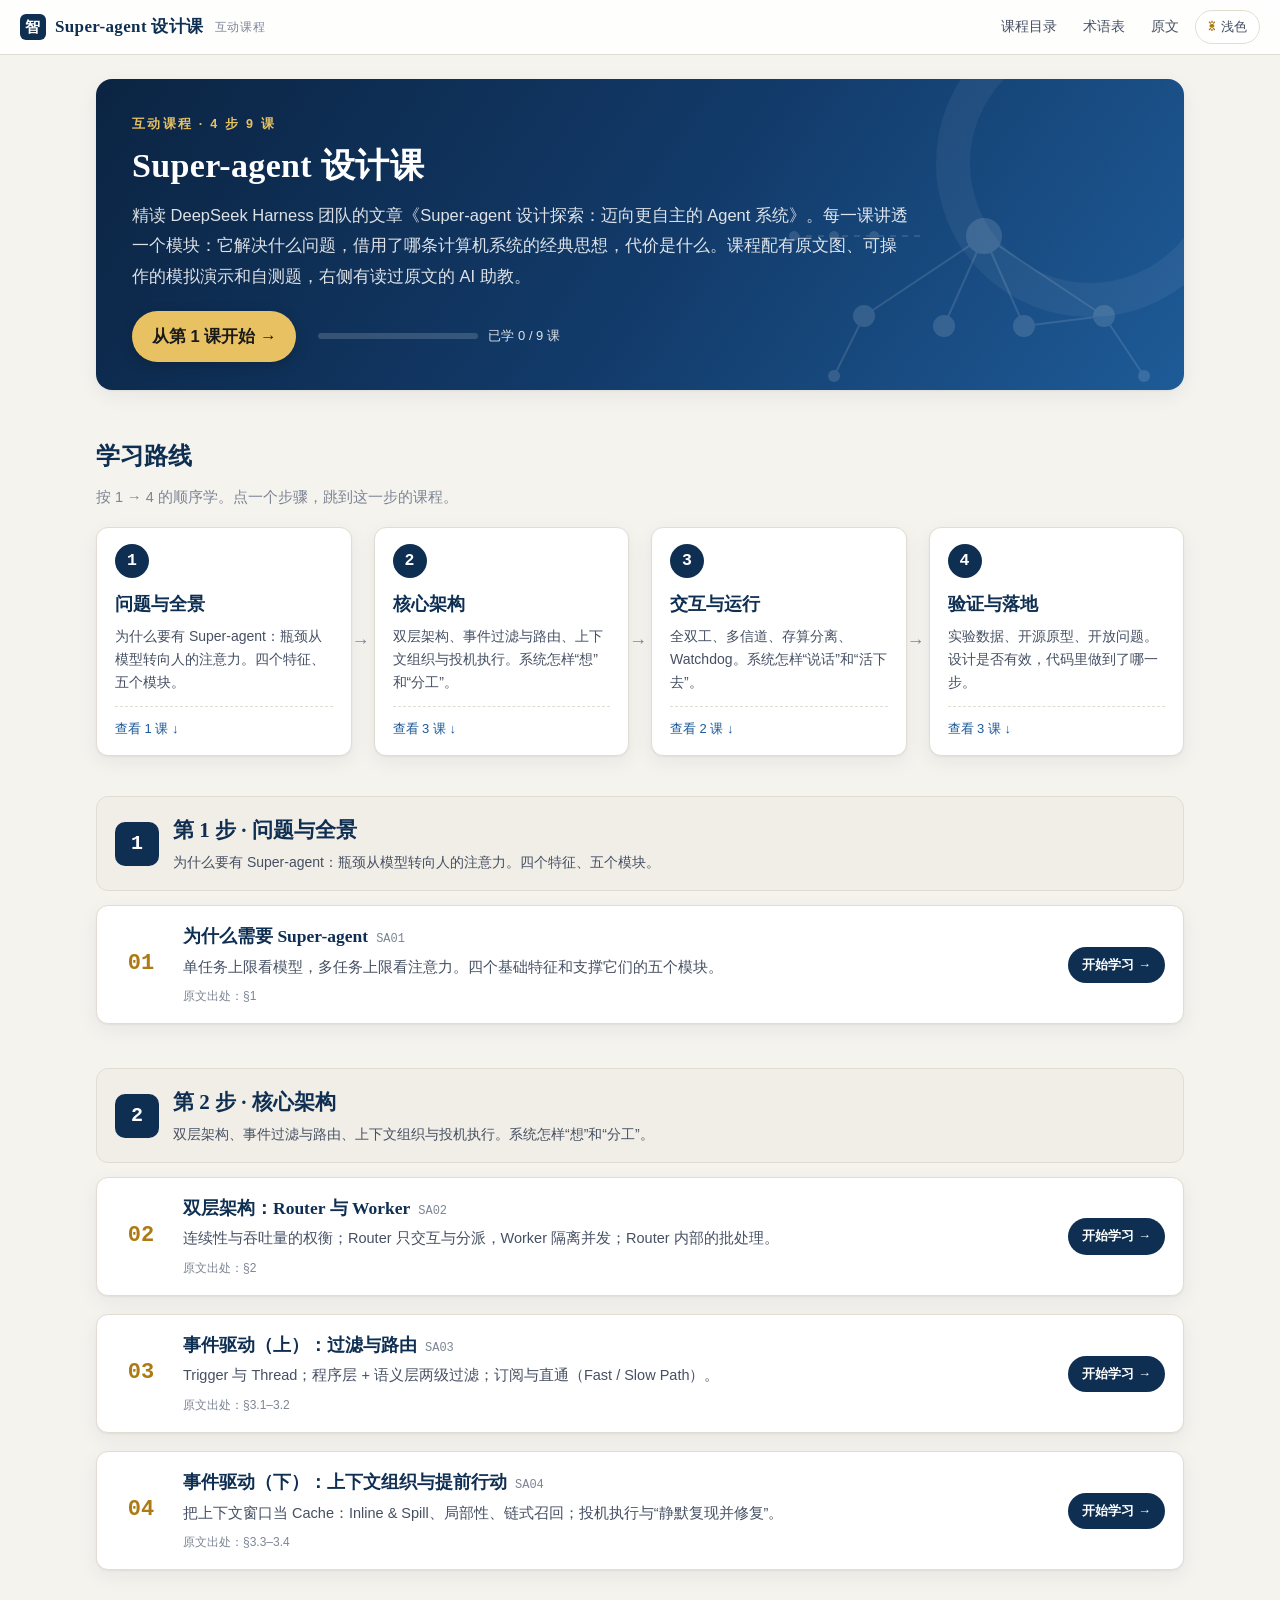
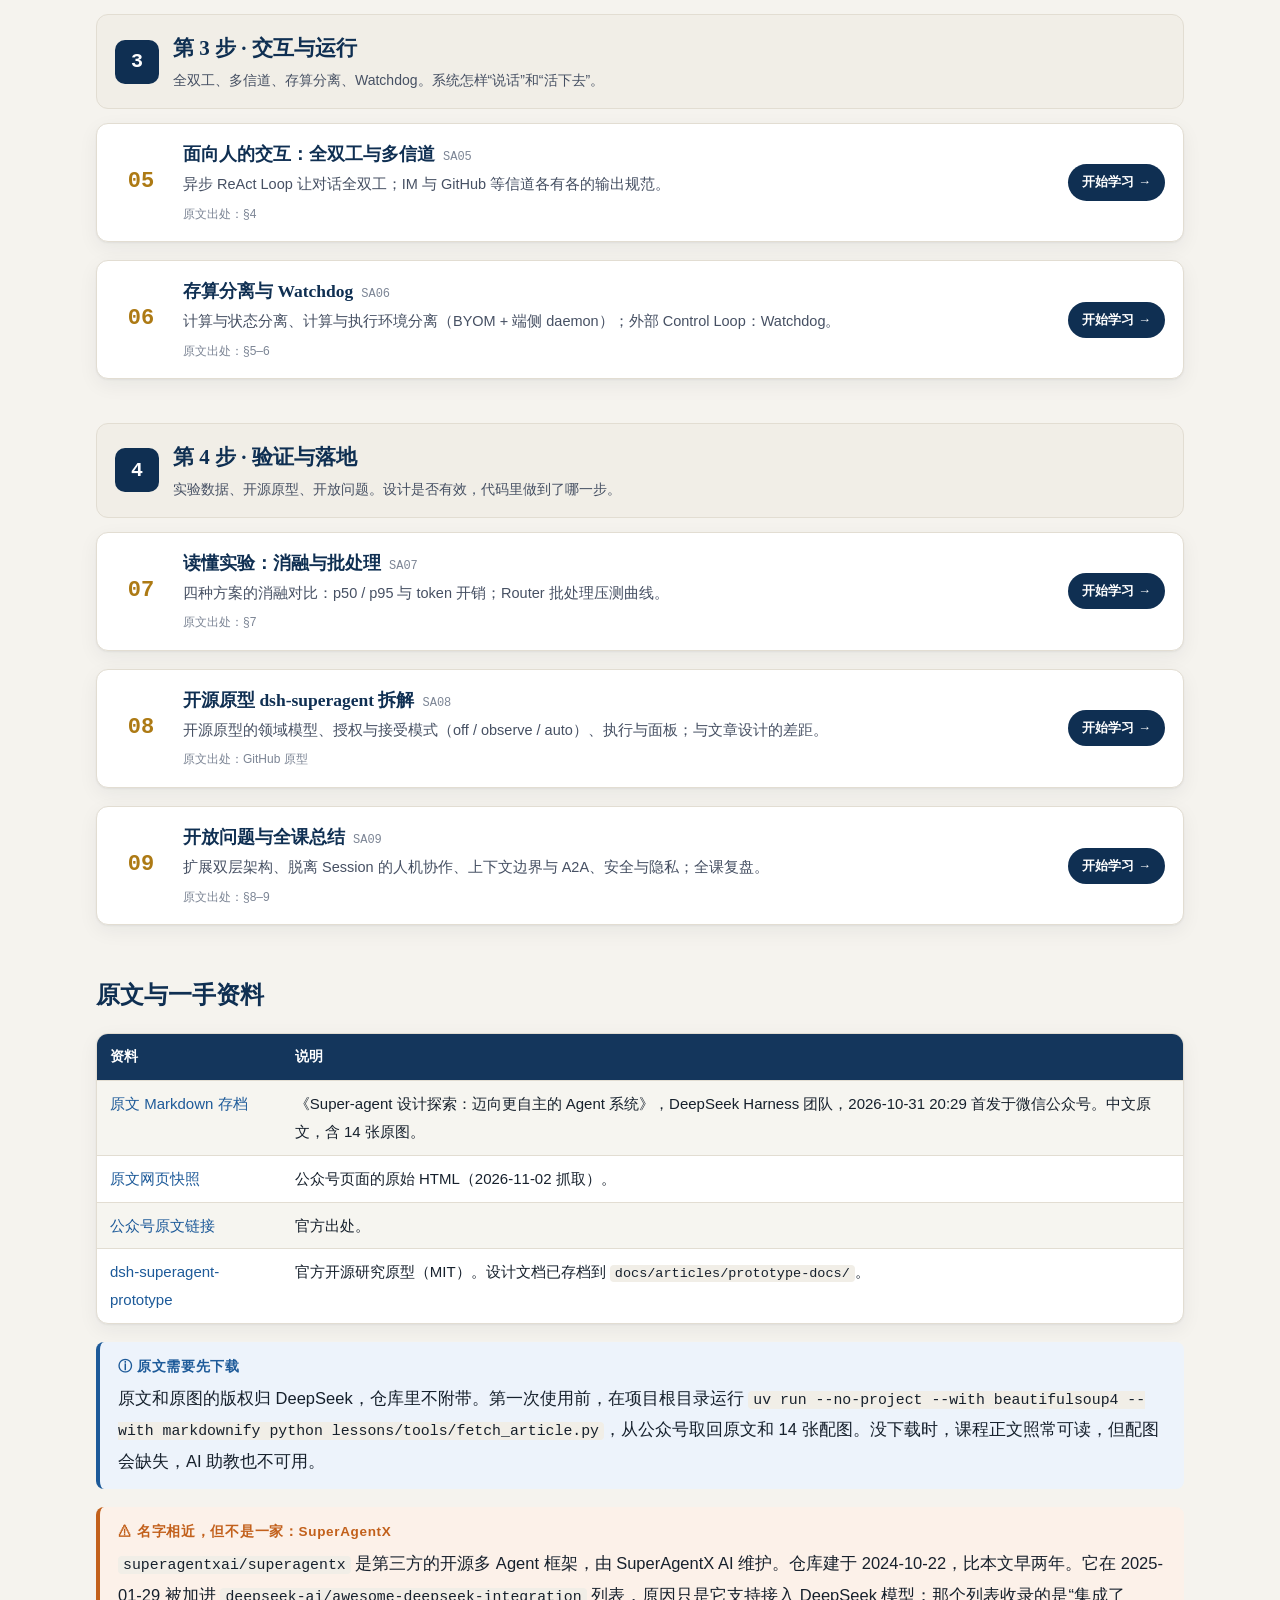
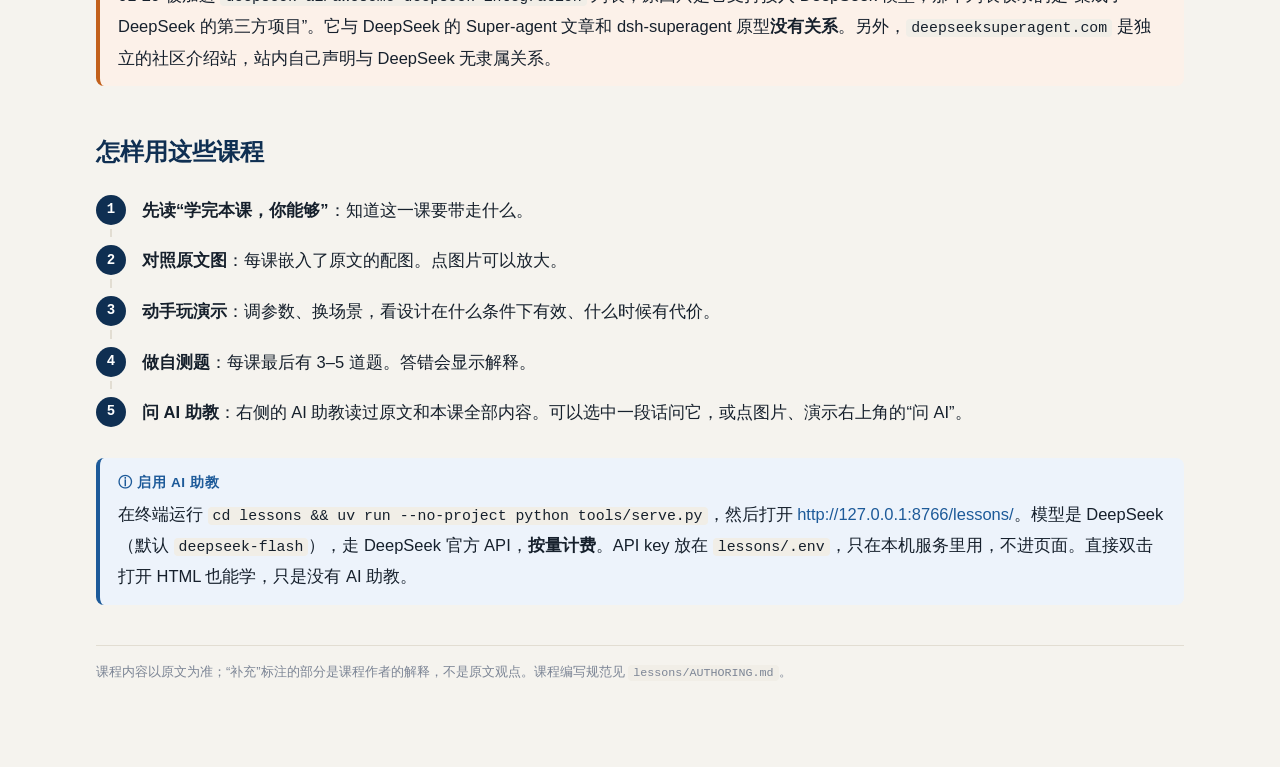
==== lessons/index.html @ 675c273d "Add interactive course on DeepSeek's Super-agent design article A Chinese self-study course (SA01–SA" ====
<!doctype html>
<html lang="zh-CN">
<head>
<meta charset="utf-8">
<meta name="viewport" content="width=device-width, initial-scale=1">
<title>Super-agent 设计课</title>
<link rel="stylesheet" href="assets/sa-lesson.css">
<script src="assets/glossary-data.js"></script>
<script src="assets/sa-lib.js"></script>
<style>
  .wrap { max-width: 1120px; margin: 0 auto; padding: 24px 16px 80px; }
  .hero-actions { display: flex; flex-wrap: wrap; align-items: center; gap: 14px 22px; margin-top: 20px; }
  .cta { display: inline-flex; align-items: center; gap: 8px; background: var(--hero-accent); color: #1a1a1a; font-weight: 700; padding: 10px 20px; border-radius: 30px; box-shadow: 0 4px 14px rgba(0,0,0,.18); transition: transform .15s; }
  :root[data-theme="ink"] .cta { color: #f8efdc; }
  .cta:hover { text-decoration: none; transform: translateY(-2px); }
  .hero-prog { font-size: 13px; color: var(--hero-sub); display: flex; align-items: center; gap: 10px; }
  .hero-prog .bar { width: 160px; height: 6px; border-radius: 6px; background: var(--hero-line); overflow: hidden; }
  .hero-prog .bar i { display: block; height: 100%; background: var(--hero-accent); }
  .sec-h { font-family: var(--head-font); color: var(--brand); font-size: 24px; margin: 44px 0 6px; }
  .sec-sub { color: var(--ink-3); font-size: 14.5px; margin: 0 0 14px; }
  .path { display: grid; grid-template-columns: repeat(4, minmax(0, 1fr)); gap: 22px; margin: 16px 0 8px; }
  .stage { position: relative; display: flex; flex-direction: column; background: var(--surface); border: 1px solid var(--line); border-radius: var(--radius); padding: 16px 18px 14px; box-shadow: var(--shadow); color: var(--ink); cursor: pointer; transition: transform .15s, box-shadow .15s, border-color .15s; }
  .stage:hover { text-decoration: none; transform: translateY(-3px); box-shadow: var(--shadow-lift); border-color: var(--brand-2); }
  .stage:not(:last-child)::after { content: "→"; position: absolute; right: -19px; top: 50%; transform: translateY(-50%); color: var(--ink-3); font-size: 18px; }
  .stage .n { display: inline-grid; place-items: center; width: 34px; height: 34px; border-radius: 50%; background: var(--brand); color: var(--surface); font-family: var(--mono); font-weight: 700; }
  .stage b { display: block; color: var(--brand); font-size: 18px; margin: 10px 0 4px; font-family: var(--head-font); }
  .stage p { margin: 0; font-size: 14px; color: var(--ink-2); line-height: 1.65; flex: 1; }
  .stage .go { margin-top: 12px; padding-top: 10px; border-top: 1px dashed var(--line); font-size: 13px; color: var(--brand-2); display: flex; justify-content: space-between; }
  .stage .go em { font-style: normal; color: var(--ink-3); }
  @media (max-width: 900px) { .path { grid-template-columns: 1fr 1fr; } .stage::after { display: none; } }
  @media (max-width: 520px) { .path { grid-template-columns: 1fr; } }
  .step-sec { margin-top: 40px; scroll-margin-top: 70px; }
  .step-head { display: flex; align-items: center; gap: 14px; padding: 14px 18px; border-radius: var(--radius); background: var(--surface-2); border: 1px solid var(--line); }
  .step-head .n { flex: none; display: grid; place-items: center; width: 44px; height: 44px; border-radius: 10px; background: var(--brand); color: var(--surface); font-family: var(--mono); font-size: 20px; font-weight: 700; }
  .step-head h2 { margin: 0; font-family: var(--head-font); color: var(--brand); font-size: 21px; }
  .step-head p { margin: 0; font-size: 14px; color: var(--ink-2); }
  .lrows { list-style: none; margin: 10px 0 0; padding: 0; display: grid; gap: 10px; }
  .lrow { display: grid; grid-template-columns: 52px minmax(0, 1fr) auto; gap: 16px; align-items: center; background: var(--surface); border: 1px solid var(--line); border-radius: var(--radius); padding: 14px 18px; box-shadow: var(--shadow); color: var(--ink); cursor: pointer; transition: transform .15s, box-shadow .15s, border-color .15s; }
  .lrow:hover { text-decoration: none; transform: translateX(3px); box-shadow: var(--shadow-lift); border-color: var(--brand-2); }
  .lrow .no { font-family: var(--mono); font-size: 22px; font-weight: 700; color: var(--accent); text-align: center; }
  .lrow h3 { margin: 0; font-size: 17.5px; color: var(--brand); font-family: var(--head-font); }
  .lrow h3 .id { font-family: var(--mono); font-size: 12px; color: var(--ink-3); font-weight: 400; margin-left: 8px; }
  .lrow p { margin: 3px 0 0; font-size: 14.5px; color: var(--ink-2); line-height: 1.6; }
  .lrow .src { font-size: 12px; color: var(--ink-3); }
  .lrow .pill2 { white-space: nowrap; font-size: 13px; font-weight: 600; padding: 6px 14px; border-radius: 20px; background: var(--brand); color: var(--surface); }
  .lrow .pill2.done { background: transparent; color: var(--up); border: 1px solid var(--up); }
  @media (max-width: 600px) { .lrow { grid-template-columns: 36px minmax(0, 1fr); } .lrow .pill2 { grid-column: 2; justify-self: start; } .lrow .no { font-size: 18px; } }
</style>
</head>
<body>
<header id="sa-topbar"></header>
<div class="wrap">
  <div class="hero">
    <div class="kicker">互动课程 · 4 步 9 课</div>
    <h1>Super-agent 设计课</h1>
    <p>精读 DeepSeek Harness 团队的文章《Super-agent 设计探索：迈向更自主的 Agent 系统》。每一课讲透一个模块：它解决什么问题，借用了哪条计算机系统的经典思想，代价是什么。课程配有原文图、可操作的模拟演示和自测题，右侧有读过原文的 AI 助教。</p>
    <div class="hero-actions"><a class="cta" id="cta" href="SA01-why-super-agent.html">从第 1 课开始 →</a><span class="hero-prog" id="hero-prog"></span></div>
  </div>

  <h2 class="sec-h">学习路线</h2>
  <p class="sec-sub">按 1 → 4 的顺序学。点一个步骤，跳到这一步的课程。</p>
  <div class="path" id="path"></div>
  <div id="groups"></div>

  <h2 class="sec-h">原文与一手资料</h2>
  <div class="tbl-wrap"><table class="tbl">
    <tr><th>资料</th><th>说明</th></tr>
    <tr><td><a href="../docs/articles/super-agent-design-exploration.md">原文 Markdown 存档</a></td><td>《Super-agent 设计探索：迈向更自主的 Agent 系统》，DeepSeek Harness 团队，2026-10-31 20:29 首发于微信公众号。中文原文，含 14 张原图。</td></tr>
    <tr><td><a href="../docs/articles/super-agent-design-exploration.original.html">原文网页快照</a></td><td>公众号页面的原始 HTML（2026-11-02 抓取）。</td></tr>
    <tr><td><a href="https://mp.weixin.qq.com/s/zoS7GlReWPhfCjENGxXCdg">公众号原文链接</a></td><td>官方出处。</td></tr>
    <tr><td><a href="https://github.com/deepseek-ai/dsh-superagent-prototype">dsh-superagent-prototype</a></td><td>官方开源研究原型（MIT）。设计文档已存档到 <code>docs/articles/prototype-docs/</code>。</td></tr>
  </table></div>
  <div class="callout note"><span class="ttl">原文需要先下载</span>原文和原图的版权归 DeepSeek，仓库里不附带。第一次使用前，在项目根目录运行 <code>uv run --no-project --with beautifulsoup4 --with markdownify python lessons/tools/fetch_article.py</code>，从公众号取回原文和 14 张配图。没下载时，课程正文照常可读，但配图会缺失，AI 助教也不可用。</div>
  <div class="callout warn"><span class="ttl">名字相近，但不是一家：SuperAgentX</span><code>superagentxai/superagentx</code> 是第三方的开源多 Agent 框架，由 SuperAgentX AI 维护。仓库建于 2024-10-22，比本文早两年。它在 2025-01-29 被加进 <code>deepseek-ai/awesome-deepseek-integration</code> 列表，原因只是它支持接入 DeepSeek 模型；那个列表收录的是“集成了 DeepSeek 的第三方项目”。它与 DeepSeek 的 Super-agent 文章和 dsh-superagent 原型<b>没有关系</b>。另外，<code>deepseeksuperagent.com</code> 是独立的社区介绍站，站内自己声明与 DeepSeek 无隶属关系。</div>

  <h2 class="sec-h">怎样用这些课程</h2>
  <ol class="steps">
    <li><b>先读“学完本课，你能够”</b>：知道这一课要带走什么。</li>
    <li><b>对照原文图</b>：每课嵌入了原文的配图。点图片可以放大。</li>
    <li><b>动手玩演示</b>：调参数、换场景，看设计在什么条件下有效、什么时候有代价。</li>
    <li><b>做自测题</b>：每课最后有 3–5 道题。答错会显示解释。</li>
    <li><b>问 AI 助教</b>：右侧的 AI 助教读过原文和本课全部内容。可以选中一段话问它，或点图片、演示右上角的“问 AI”。</li>
  </ol>
  <div class="callout note"><span class="ttl">启用 AI 助教</span>在终端运行 <code>cd lessons &amp;&amp; uv run --no-project python tools/serve.py</code>，然后打开 <a href="http://127.0.0.1:8766/lessons/">http://127.0.0.1:8766/lessons/</a>。模型是 DeepSeek（默认 <code>deepseek-flash</code>），走 DeepSeek 官方 API，<b>按量计费</b>。API key 放在 <code>lessons/.env</code>，只在本机服务里用，不进页面。直接双击打开 HTML 也能学，只是没有 AI 助教。</div>
  <p class="disclaimer">课程内容以原文为准；“补充”标注的部分是课程作者的解释，不是原文观点。课程编写规范见 <code>lessons/AUTHORING.md</code>。</p>
</div>

<script>
const DESC = {
  "SA01-why-super-agent.html": "单任务上限看模型，多任务上限看注意力。四个基础特征和支撑它们的五个模块。",
  "SA02-two-layer.html": "连续性与吞吐量的权衡；Router 只交互与分派，Worker 隔离并发；Router 内部的批处理。",
  "SA03-event-filter-route.html": "Trigger 与 Thread；程序层 + 语义层两级过滤；订阅与直通（Fast / Slow Path）。",
  "SA04-context-speculation.html": "把上下文窗口当 Cache：Inline & Spill、局部性、链式召回；投机执行与“静默复现并修复”。",
  "SA05-human-interaction.html": "异步 ReAct Loop 让对话全双工；IM 与 GitHub 等信道各有各的输出规范。",
  "SA06-separation-watchdog.html": "计算与状态分离、计算与执行环境分离（BYOM + 端侧 daemon）；外部 Control Loop：Watchdog。",
  "SA07-experiments.html": "四种方案的消融对比：p50 / p95 与 token 开销；Router 批处理压测曲线。",
  "SA08-prototype.html": "开源原型的领域模型、授权与接受模式（off / observe / auto）、执行与面板；与文章设计的差距。",
  "SA09-open-problems.html": "扩展双层架构、脱离 Session 的人机协作、上下文边界与 A2A、安全与隐私；全课复盘。",
};
SA.onReady(function () {
  const v = SA.visited(), N = SA.LESSONS.length, done = SA.LESSONS.filter((l) => v.includes(l.file)).length;
  const nextL = SA.LESSONS.find((l) => !v.includes(l.file));
  const cta = document.getElementById("cta");
  if (done && nextL) { cta.href = nextL.file; cta.textContent = "继续学习：第 " + String(nextL.no).padStart(2, "0") + " 课 →"; }
  else if (done === N) { cta.href = SA.LESSONS[0].file; cta.textContent = "全部学完 · 从头复习 →"; }
  document.getElementById("hero-prog").innerHTML = '<span class="bar"><i style="width:' + Math.round((100 * done) / N) + '%"></i></span>已学 ' + done + " / " + N + " 课";
  if (done) { const rb = SA.resetButton(() => location.reload()); rb.style.color = "inherit"; document.getElementById("hero-prog").appendChild(rb); }
  let p = "", h = "";
  for (const st of SA.STEPS) {
    const ls = SA.LESSONS.filter((l) => l.step === st.n), d = ls.filter((l) => v.includes(l.file)).length;
    p += '<a class="stage" href="#step-' + st.n + '"><span class="n">' + st.n + "</span><b>" + st.name + "</b><p>" + st.desc +
      '</p><span class="go"><span>查看 ' + ls.length + " 课 ↓</span><em>" + (d ? "已学 " + d : "") + "</em></span></a>";
    h += '<section class="step-sec" id="step-' + st.n + '"><div class="step-head"><span class="n">' + st.n + "</span><div><h2>第 " + st.n + " 步 · " + st.name + "</h2><p>" + st.desc + '</p></div></div><ol class="lrows">';
    for (const l of ls) {
      const seen = v.includes(l.file);
      h += '<li><a class="lrow" href="' + l.file + '"><span class="no">' + String(l.no).padStart(2, "0") + "</span><span><h3>" + l.title + '<span class="id">' + l.id + "</span></h3><p>" + (DESC[l.file] || "") +
        '</p><span class="src">原文出处：' + l.src + '</span></span><span class="pill2' + (seen ? " done" : "") + '">' + (seen ? "✓ 已学 · 复习" : "开始学习 →") + "</span></a></li>";
    }
    h += "</ol></section>";
  }
  document.getElementById("path").innerHTML = p;
  document.getElementById("groups").innerHTML = h;
});
</script>
</body>
</html>
---- lessons/assets/sa-lesson.css ----
/* Super-agent 设计课 — 公用样式（所有课程、术语表、首页共用；框架移植自 ta-knowhow/LESSONS）
 * 三个主题：浅色 (默认) / 深色 / 水墨。用顶栏的主题按钮轮换。
 * 所有颜色都走下面的变量；课程页的局部样式也只用这些变量。
 */
:root {
  --bg: #f5f3ee;
  --bg-image: none;
  --surface: #ffffff;
  --surface-2: #f1eee7;
  --ink: #16202c;
  --ink-2: #465063;
  --ink-3: #7c8595;
  --line: #e2ddd2;
  --brand: #0f2f52;      /* navy */
  --brand-2: #1d5a99;
  --accent: #ad7a14;     /* brass */
  --up: #12805c;         /* 美股习惯：绿涨 */
  --down: #c8372d;       /* 红跌 */
  --note-bg: #edf3fb; --note-bd: #1d5a99;
  --tip-bg: #ecf6f0;  --tip-bd: #12805c;
  --warn-bg: #fcf1e9; --warn-bd: #c2601b;
  --rule-bg: #faf5e6; --rule-bd: #ad7a14;
  --th-bg: #14365c; --th-ink: #ffffff;
  --hero-bg: linear-gradient(125deg, #0b2442 0%, #123a69 52%, #1e5b97 100%);
  --hero-ink: #ffffff; --hero-sub: rgba(255,255,255,.86); --hero-accent: #e8c262; --hero-line: rgba(255,255,255,.16);
  --hero-deco: url("data:image/svg+xml,%3Csvg xmlns='http://www.w3.org/2000/svg' width='420' height='200' viewBox='0 0 420 200'%3E%3Cg fill='none' stroke='%23fff' stroke-width='2' opacity='.9'%3E%3Cpath d='M210 40 L90 120 M210 40 L170 130 M210 40 L250 130 M210 40 L330 120 M90 120 L60 180 M330 120 L370 180 M250 130 L330 120'/%3E%3Cpath d='M20 40 L150 40' stroke-dasharray='6 6'/%3E%3C/g%3E%3Cg fill='%23fff'%3E%3Ccircle cx='210' cy='40' r='18'/%3E%3Ccircle cx='90' cy='120' r='11'/%3E%3Ccircle cx='170' cy='130' r='11'/%3E%3Ccircle cx='250' cy='130' r='11'/%3E%3Ccircle cx='330' cy='120' r='11'/%3E%3Ccircle cx='60' cy='180' r='6'/%3E%3Ccircle cx='370' cy='180' r='6'/%3E%3Ccircle cx='20' cy='40' r='5'/%3E%3Ccircle cx='60' cy='40' r='5'/%3E%3Ccircle cx='100' cy='40' r='5'/%3E%3C/g%3E%3C/svg%3E");
  --hero-deco-opacity: .13;
  --shadow: 0 1px 2px rgba(16,28,48,.05), 0 6px 20px rgba(16,28,48,.06);
  --shadow-lift: 0 2px 4px rgba(16,28,48,.07), 0 12px 28px rgba(16,28,48,.10);
  --radius: 12px;
  --mono: "SF Mono", "JetBrains Mono", Menlo, Consolas, monospace;
  --sans: -apple-system, BlinkMacSystemFont, "PingFang SC", "Hiragino Sans GB", "Noto Sans SC", "Microsoft YaHei", "Segoe UI", sans-serif;
  --serif: "Songti SC", "Noto Serif SC", "Source Han Serif SC", "STSong", Georgia, serif;
  --body-font: var(--sans);
  --head-font: var(--serif);
  color-scheme: light;
}
/* ---------- 深色 ---------- */
@media (prefers-color-scheme: dark) {
  :root:not([data-theme]) {
    --bg: #0e131a; --surface: #151c26; --surface-2: #1b2430; --ink: #e7eaef; --ink-2: #b3bbc7;
    --ink-3: #848e9c; --line: #28323f; --brand: #93bbe9; --brand-2: #73a7df; --accent: #d9a93c;
    --up: #2bb383; --down: #ef5b50;
    --note-bg: #142438; --note-bd: #5d97d6; --tip-bg: #12281e; --tip-bd: #2bb383; --warn-bg: #2d1e13; --warn-bd: #e0874a; --rule-bg: #282211; --rule-bd: #d9a93c;
    --th-bg: #213450; --th-ink: #e7eaef;
    --hero-bg: linear-gradient(125deg, #081628 0%, #10305a 55%, #1a4a80 100%);
    --hero-deco-opacity: .10;
    --shadow: 0 1px 2px rgba(0,0,0,.3), 0 6px 20px rgba(0,0,0,.25); --shadow-lift: 0 2px 4px rgba(0,0,0,.35), 0 12px 28px rgba(0,0,0,.35);
    color-scheme: dark;
  }
}
:root[data-theme="dark"] {
  --bg: #0e131a; --surface: #151c26; --surface-2: #1b2430; --ink: #e7eaef; --ink-2: #b3bbc7;
  --ink-3: #848e9c; --line: #28323f; --brand: #93bbe9; --brand-2: #73a7df; --accent: #d9a93c;
  --up: #2bb383; --down: #ef5b50;
  --note-bg: #142438; --note-bd: #5d97d6; --tip-bg: #12281e; --tip-bd: #2bb383; --warn-bg: #2d1e13; --warn-bd: #e0874a; --rule-bg: #282211; --rule-bd: #d9a93c;
  --th-bg: #213450; --th-ink: #e7eaef;
  --hero-bg: linear-gradient(125deg, #081628 0%, #10305a 55%, #1a4a80 100%);
  --hero-deco-opacity: .10;
  --shadow: 0 1px 2px rgba(0,0,0,.3), 0 6px 20px rgba(0,0,0,.25); --shadow-lift: 0 2px 4px rgba(0,0,0,.35), 0 12px 28px rgba(0,0,0,.35);
  color-scheme: dark;
}
/* ---------- 水墨：宣纸底、墨色字、朱砂印 ---------- */
:root[data-theme="ink"] {
  --bg: #eee8da;
  --bg-image: radial-gradient(rgba(110,90,50,.06) 1px, transparent 1.2px), radial-gradient(rgba(110,90,50,.04) 1px, transparent 1.2px);
  --surface: #f9f5ea; --surface-2: #f0e9d9; --ink: #1d1c19; --ink-2: #4a463e; --ink-3: #888174;
  --line: #d6ccb6; --brand: #1f1e1b; --brand-2: #8a3324; --accent: #b0362a;
  --up: #3a6b56; --down: #b0362a;           /* 石绿涨、朱砂跌 */
  --note-bg: #ebe5d6; --note-bd: #57524a; --tip-bg: #e4e8dc; --tip-bd: #3a6b56; --warn-bg: #f1e2d3; --warn-bd: #9c4f26; --rule-bg: #f4eddc; --rule-bd: #b0362a;
  --th-bg: #2a2824; --th-ink: #f4eee0;
  --hero-bg:
    radial-gradient(120% 70% at 85% 120%, rgba(28,27,24,.62) 0%, rgba(28,27,24,.25) 38%, transparent 62%),
    radial-gradient(90% 60% at 55% 125%, rgba(28,27,24,.40) 0%, transparent 58%),
    radial-gradient(80% 55% at 18% 130%, rgba(28,27,24,.28) 0%, transparent 55%),
    radial-gradient(60% 50% at 95% 0%, rgba(28,27,24,.07) 0%, transparent 70%),
    linear-gradient(180deg, #f8f3e6 0%, #ebe3d0 100%);
  --hero-ink: #1d1c19; --hero-sub: #3f3b33; --hero-accent: #b0362a; --hero-line: rgba(29,28,25,.18);
  --hero-deco: none;
  --shadow: 0 1px 1px rgba(60,50,30,.06), 0 4px 14px rgba(60,50,30,.07); --shadow-lift: 0 2px 3px rgba(60,50,30,.08), 0 10px 24px rgba(60,50,30,.12);
  --radius: 6px;
  --body-font: var(--serif);
  color-scheme: light;
}

* { box-sizing: border-box; }
html { scroll-behavior: smooth; }
body {
  margin: 0; background-color: var(--bg); background-image: var(--bg-image); background-size: 7px 7px, 13px 13px; background-position: 0 0, 3px 5px;
  color: var(--ink); font-family: var(--body-font); font-size: 16.5px; line-height: 1.85; -webkit-font-smoothing: antialiased;
}
a { color: var(--brand-2); text-decoration: none; }
a:hover { text-decoration: underline; text-underline-offset: 3px; }
img { max-width: 100%; height: auto; border-radius: 6px; }
code, .mono { font-family: var(--mono); font-size: .9em; }
code { background: var(--surface-2); padding: 1px 5px; border-radius: 4px; }
::selection { background: color-mix(in srgb, var(--accent) 28%, transparent); }

/* ---------- 顶栏 ---------- */
.topbar {
  position: sticky; top: 0; z-index: 60; background: color-mix(in srgb, var(--surface) 90%, transparent);
  backdrop-filter: saturate(1.4) blur(10px); border-bottom: 1px solid var(--line);
}
.topbar-inner { max-width: 1520px; margin: 0 auto; display: flex; align-items: center; gap: 14px; padding: 9px 20px; }
.topbar .brand { font-family: var(--head-font); font-weight: 700; font-size: 17px; color: var(--brand); letter-spacing: .02em; white-space: nowrap; display: inline-flex; align-items: center; gap: 9px; }
.topbar .brand:hover { text-decoration: none; }
.topbar .brand small { font-family: var(--sans); font-weight: 400; font-size: 12px; color: var(--ink-3); margin-left: 2px; letter-spacing: .08em; }
.seal { display: inline-grid; place-items: center; width: 26px; height: 26px; border-radius: 6px; background: var(--brand); color: var(--surface); font-family: var(--serif); font-size: 15px; font-weight: 700; }
:root[data-theme="ink"] .seal { background: var(--accent); color: #f9f2e3; border-radius: 3px; box-shadow: inset 0 0 0 2px rgba(255,255,255,.25); }
.topbar nav { display: flex; gap: 6px; margin-left: auto; font-size: 14px; align-items: center; }
.topbar nav a { color: var(--ink-2); padding: 5px 10px; border-radius: 6px; }
.topbar nav a:hover { background: var(--surface-2); color: var(--brand); text-decoration: none; }
.theme-btn, .nav-btn {
  font: inherit; font-size: 13px; border: 1px solid var(--line); background: var(--surface); color: var(--ink-2); border-radius: 20px;
  padding: 4px 12px; cursor: pointer; display: inline-flex; align-items: center; gap: 6px; white-space: nowrap;
}
.theme-btn:hover, .nav-btn:hover { border-color: var(--brand-2); color: var(--brand); }
.theme-btn .ti { font-family: var(--serif); font-weight: 700; color: var(--accent); }
.nav-btn { display: none; }

/* ---------- 布局：课程页由 ta-lib 加 .three-col：左 = 课程树（含本课小节）/ 中 = 课程 / 右 = AI 助教（固定停靠） ---------- */
.layout { max-width: 1240px; margin: 0 auto; display: grid; grid-template-columns: 220px minmax(0, 1fr); gap: 40px; padding: 24px 16px 80px; }
.layout.three-col { max-width: 1240px; grid-template-columns: 280px minmax(0, 1fr); gap: 40px; padding: 22px 24px 80px; }
.three-col > .toc { display: none; }  /* 本课目录已搬进左栏 */
.three-col > .course-nav { order: 1; }
.three-col > main { order: 2; }
.three-col > .toc { order: 3; }
main { min-width: 0; }

/* 左：学习路线（课程树） */
.course-nav { position: sticky; top: 64px; align-self: start; max-height: calc(100vh - 80px); overflow: auto; font-size: 14px; padding-right: 4px; scrollbar-width: thin; }
.cn-head { padding: 2px 4px 12px; border-bottom: 1px solid var(--line); margin-bottom: 8px; }
.cn-title { font-family: var(--head-font); font-weight: 700; font-size: 16px; color: var(--brand); }
.cn-prog { display: flex; align-items: center; gap: 10px; margin-top: 6px; font-size: 12px; color: var(--ink-3); }
.cn-prog .bar { flex: 1; height: 4px; background: var(--surface-2); border-radius: 4px; overflow: hidden; border: 1px solid var(--line); }
.cn-prog .bar i { display: block; height: 100%; background: var(--up); }
.reset-visited { font: inherit; font-size: 12px; background: none; border: 0; padding: 0 2px; color: var(--ink-3); cursor: pointer; text-decoration: underline dotted; text-underline-offset: 3px; white-space: nowrap; }
.reset-visited:hover { color: var(--brand-2); }
.reset-visited.armed { color: var(--down); font-weight: 600; text-decoration: none; }
.cn-step { margin: 4px 0; border-radius: 8px; }
.cn-step-h { width: 100%; display: flex; align-items: center; gap: 8px; font: inherit; font-size: 13px; font-weight: 700; letter-spacing: .04em; color: var(--ink-2); padding: 7px 6px; background: none; border: 0; border-radius: 8px; cursor: pointer; text-align: left; }
.cn-step-h:hover { background: var(--surface-2); color: var(--brand); }
.cn-step-h .nm { flex: 1; }
.cn-step-h .cnt { font-family: var(--mono); font-size: 11px; font-weight: 400; color: var(--ink-3); }
.cn-step-h .chev { color: var(--ink-3); font-size: 15px; transition: transform .15s; width: 12px; text-align: center; }
.cn-step.open > .cn-step-h .chev { transform: rotate(90deg); }
.cn-step > ol { display: none; }
.cn-step.open > ol { display: block; padding-bottom: 6px; }
.cn-step-h .sn { width: 20px; height: 20px; border-radius: 50%; display: grid; place-items: center; background: var(--surface-2); border: 1px solid var(--line); color: var(--ink-2); font-family: var(--mono); font-size: 11px; }
.course-nav ol { list-style: none; margin: 2px 0 0; padding: 0; }
.course-nav li { margin: 1px 0; }
.course-nav li a { display: grid; grid-template-columns: 26px 1fr 14px; gap: 4px; align-items: baseline; padding: 6px 8px; border-radius: 8px; color: var(--ink-2); line-height: 1.5; border-left: 3px solid transparent; }
.course-nav li a:hover { background: var(--surface); color: var(--brand); text-decoration: none; box-shadow: var(--shadow); }
.course-nav li a .no { font-family: var(--mono); font-size: 11.5px; color: var(--ink-3); }
.course-nav li a .ck { color: var(--up); font-size: 12px; font-weight: 700; visibility: hidden; cursor: pointer; border-radius: 4px; text-align: center; line-height: 1.4; }
.course-nav li a.done .ck { visibility: visible; }
.course-nav li a:hover .ck { visibility: visible; }
.course-nav li a:not(.done) .ck { color: var(--ink-3); opacity: .35; }        /* 未学：悬停时淡显，点一下标为已学 */
.course-nav li a .ck:hover { opacity: 1; background: var(--surface-2); outline: 1px solid var(--line); }
.course-nav li a.done .ck:hover { color: var(--down); }                        /* 已学：悬停变红，点一下取消 */
.course-nav li a.cur { background: var(--surface); color: var(--brand); font-weight: 700; border-left-color: var(--accent); box-shadow: var(--shadow); }
.course-nav li a.cur .no { color: var(--accent); }
/* 当前课下面嵌的“本课小节” */
.cn-toc { list-style: none; margin: 4px 0 8px 21px !important; padding: 0 !important; border-left: 1px solid var(--line); counter-reset: ct; }
.cn-toc li { counter-increment: ct; margin: 0; }
.cn-toc li a { display: block !important; padding: 3px 8px 3px 12px !important; font-size: 13px; color: var(--ink-3) !important; border-left: 2px solid transparent; margin-left: -1px; border-radius: 0 6px 6px 0 !important; box-shadow: none !important; background: none !important; font-weight: 400 !important; }
.cn-toc li a::before { content: counter(ct, decimal-leading-zero) "  "; font-family: var(--mono); font-size: 10.5px; opacity: .8; }
.cn-toc li a:hover { color: var(--brand) !important; }
.cn-toc li a.active { color: var(--brand) !important; border-left-color: var(--accent); font-weight: 600 !important; background: color-mix(in srgb, var(--surface) 70%, transparent) !important; }

/* 右：本课目录 */
.toc { position: sticky; top: 72px; align-self: start; font-size: 13.5px; max-height: calc(100vh - 90px); overflow: auto; scrollbar-width: thin; }
.toc h4 { margin: 0 0 8px; font-size: 12px; letter-spacing: .14em; color: var(--ink-3); }
.toc ol { list-style: none; padding: 0; margin: 0; counter-reset: toc; }
.toc li { counter-increment: toc; margin: 0; }
.toc a { display: block; padding: 5px 10px; border-left: 2px solid var(--line); color: var(--ink-2); line-height: 1.5; }
.toc a::before { content: counter(toc, decimal-leading-zero) "  "; color: var(--ink-3); font-family: var(--mono); font-size: 11px; }
.toc a:hover { color: var(--brand); text-decoration: none; border-left-color: var(--ink-3); }
.toc a.active { border-left-color: var(--accent); color: var(--brand); font-weight: 600; background: color-mix(in srgb, var(--surface) 70%, transparent); }

/* 抽屉：窄屏时学习路线从左侧滑出 */
.nav-shade { display: none; }
@media (max-width: 1100px) {
  .layout.three-col { grid-template-columns: minmax(0, 1fr); }
  .nav-btn { display: inline-flex; }
  .three-col > .course-nav {
    position: fixed; top: 0; left: 0; bottom: 0; width: 300px; max-height: none; z-index: 80; background: var(--bg);
    background-image: var(--bg-image); padding: 18px 14px; box-shadow: var(--shadow-lift); transform: translateX(-105%); transition: transform .22s ease;
  }
  body.nav-open .three-col > .course-nav { transform: none; }
  body.nav-open .nav-shade { display: block; position: fixed; inset: 0; background: rgba(10,14,20,.35); z-index: 70; }
}
@media (max-width: 900px) {
  .layout, .layout.three-col { grid-template-columns: 1fr; gap: 0; padding: 16px 16px 60px; }
  .toc { display: none; }
  body { font-size: 16px; }
  .topbar .brand small { display: none; }
  .topbar-inner { padding: 8px 12px; gap: 8px; }
  .topbar nav a { padding: 4px 6px; }
}

/* 面包屑 */
.crumbs { display: flex; flex-wrap: wrap; align-items: center; gap: 8px; font-size: 13px; color: var(--ink-3); margin: 0 0 12px; }
.crumbs b { color: var(--ink-2); font-weight: 600; }

/* ---------- hero ---------- */
.hero { background: var(--hero-bg); color: var(--hero-ink); border-radius: calc(var(--radius) + 4px); padding: 34px 36px 28px; box-shadow: var(--shadow); position: relative; overflow: hidden; isolation: isolate; }
.hero::before { content: ""; position: absolute; right: -10px; bottom: -6px; width: 420px; height: 200px; background: var(--hero-deco) no-repeat right bottom / contain; opacity: var(--hero-deco-opacity); z-index: -1; }
.hero::after { content: ""; position: absolute; right: -60px; top: -70px; width: 240px; height: 240px; border-radius: 50%; border: 34px solid rgba(255,255,255,.05); z-index: -1; }
:root[data-theme="ink"] .hero { border: 1px solid var(--line); }
:root[data-theme="ink"] .hero::after {
  content: "技析"; writing-mode: vertical-rl; border: 0; width: auto; height: auto; right: 30px; top: 26px; padding: 8px 6px; border-radius: 3px;
  background: var(--accent); color: #f8efdc; font-family: var(--serif); font-size: 17px; font-weight: 700; letter-spacing: .2em;
  box-shadow: inset 0 0 0 2px rgba(255,255,255,.22); opacity: .9; transform: rotate(3deg);
}
:root[data-theme="ink"] .hero::before {
  content: ""; width: 300px; height: 300px; right: 60px; bottom: auto; top: -150px; border-radius: 50%; background: none; opacity: 1;
  border: 18px solid rgba(29,28,25,.07); border-left-color: transparent; transform: rotate(-30deg); filter: blur(1.5px);
}
.hero .kicker { font-size: 12.5px; letter-spacing: .18em; color: var(--hero-accent); font-weight: 600; }
.hero h1 { font-family: var(--head-font); font-size: 34px; line-height: 1.28; margin: 8px 0 12px; font-weight: 700; letter-spacing: .01em; max-width: 820px; }
.hero p { margin: 0; color: var(--hero-sub); max-width: 780px; }
.hero .meta { display: flex; gap: 8px 20px; flex-wrap: wrap; margin-top: 18px; padding-top: 14px; border-top: 1px solid var(--hero-line); font-size: 13px; color: var(--hero-sub); }
.hero .meta span::before { content: "◆ "; color: var(--hero-accent); }
@media (max-width: 600px) { .hero { padding: 24px 18px; } .hero h1 { font-size: 25px; } :root[data-theme="ink"] .hero::after { display: none; } }

/* ---------- 正文 ---------- */
section.lesson-sec { margin-top: 52px; scroll-margin-top: 80px; }
section.lesson-sec > h2 { font-family: var(--head-font); font-size: 25px; line-height: 1.4; color: var(--brand); margin: 0 0 16px; padding-bottom: 10px; border-bottom: 1px solid var(--line); display: flex; align-items: baseline; gap: 12px; position: relative; }
section.lesson-sec > h2::after { content: ""; position: absolute; left: 0; bottom: -1px; width: 64px; height: 2px; background: var(--accent); }
section.lesson-sec > h2 .num { font-family: var(--mono); font-size: 13px; color: var(--accent); border: 1px solid color-mix(in srgb, var(--accent) 45%, transparent); border-radius: 4px; padding: 0 6px; line-height: 1.6; flex: none; position: relative; top: -3px; }
h3 { font-family: var(--head-font); font-size: 19px; margin: 28px 0 8px; color: var(--ink); }
p { margin: 10px 0; }
ul, ol { padding-left: 1.4em; }
li { margin: 4px 0; }
strong, b { color: var(--ink); }
.lead { font-size: 17.5px; color: var(--ink-2); }

/* ---------- 卡片与提示框 ---------- */
.card { background: var(--surface); border: 1px solid var(--line); border-radius: var(--radius); padding: 18px 22px; box-shadow: var(--shadow); margin: 16px 0; }
.objectives { background: var(--surface); border: 1px solid var(--line); border-radius: var(--radius); padding: 18px 24px 16px; margin: 22px 0 0; box-shadow: var(--shadow); position: relative; }
.objectives::before { content: ""; position: absolute; left: 0; top: 14px; bottom: 14px; width: 4px; border-radius: 0 4px 4px 0; background: var(--accent); }
.objectives h4 { margin: 0 0 6px; color: var(--accent); font-size: 13.5px; letter-spacing: .12em; }
.objectives ul { margin: 0; list-style: none; padding: 0; }
.objectives li { padding-left: 26px; position: relative; }
.objectives li::before { content: "✓"; position: absolute; left: 2px; top: 0; color: var(--up); font-weight: 700; }
.callout { border-radius: 8px; padding: 13px 18px; margin: 18px 0; border-left: 4px solid; }
.callout > .ttl { font-weight: 700; font-size: 13.5px; letter-spacing: .05em; display: block; margin-bottom: 3px; font-family: var(--sans); }
.callout.note { background: var(--note-bg); border-color: var(--note-bd); } .callout.note > .ttl { color: var(--note-bd); }
.callout.tip  { background: var(--tip-bg);  border-color: var(--tip-bd); }  .callout.tip > .ttl  { color: var(--tip-bd); }
.callout.warn { background: var(--warn-bg); border-color: var(--warn-bd); } .callout.warn > .ttl { color: var(--warn-bd); }
.callout.note > .ttl::before { content: "ⓘ  "; } .callout.tip > .ttl::before { content: "◎  "; } .callout.warn > .ttl::before { content: "⚠  "; }
.callout.rule { background: var(--rule-bg); border-color: var(--rule-bd); font-family: var(--serif); font-size: 18px; line-height: 1.75; position: relative; padding-left: 24px; }
.callout.rule > .ttl { color: var(--rule-bd); font-size: 12.5px; }
blockquote.src { margin: 16px 0; padding: 12px 18px 10px 44px; border-left: 0; color: var(--ink-2); font-size: 15.5px; background: var(--surface-2); border-radius: 8px; position: relative; font-family: var(--serif); }
blockquote.src::before { content: "“"; position: absolute; left: 12px; top: -4px; font-size: 48px; line-height: 1; color: var(--accent); font-family: Georgia, serif; opacity: .7; }
blockquote.src cite { display: block; font-style: normal; font-size: 12.5px; color: var(--ink-3); margin-top: 4px; font-family: var(--sans); }
blockquote.src cite::before { content: "— "; }

.grid-2 { display: grid; grid-template-columns: repeat(2, minmax(0, 1fr)); gap: 16px; }
.grid-3 { display: grid; grid-template-columns: repeat(3, minmax(0, 1fr)); gap: 16px; }
@media (max-width: 760px) { .grid-2, .grid-3 { grid-template-columns: 1fr; } }
.kp { background: var(--surface); border: 1px solid var(--line); border-radius: var(--radius); padding: 15px 19px; box-shadow: var(--shadow); border-top: 3px solid var(--brand-2); }
:root[data-theme="ink"] .kp { border-top-color: var(--ink-2); }
.kp .k { font-size: 12px; color: var(--ink-3); letter-spacing: .1em; }
.kp .v { font-size: 21px; font-weight: 700; color: var(--brand); font-family: var(--head-font); }
.kp p { margin: 6px 0 0; font-size: 14.5px; color: var(--ink-2); }

/* 步骤 */
ol.steps { list-style: none; padding: 0; counter-reset: st; }
ol.steps > li { counter-increment: st; position: relative; padding: 4px 0 12px 46px; }
ol.steps > li::before { content: counter(st); position: absolute; left: 0; top: 4px; width: 30px; height: 30px; border-radius: 50%; background: var(--brand); color: var(--surface); font-weight: 700; display: grid; place-items: center; font-size: 14px; font-family: var(--mono); }
ol.steps > li:not(:last-child)::after { content: ""; position: absolute; left: 14px; top: 38px; bottom: 0; width: 2px; background: var(--line); }

/* 表格 */
.tbl-wrap { overflow-x: auto; margin: 16px 0; border: 1px solid var(--line); border-radius: var(--radius); background: var(--surface); box-shadow: var(--shadow); }
table.tbl { border-collapse: collapse; width: 100%; font-size: 15px; font-variant-numeric: tabular-nums; }
table.tbl th { background: var(--th-bg); color: var(--th-ink); text-align: left; padding: 10px 13px; font-weight: 600; white-space: nowrap; font-family: var(--sans); font-size: 14px; letter-spacing: .02em; }
table.tbl td { padding: 9px 13px; border-top: 1px solid var(--line); vertical-align: top; }
table.tbl tr:nth-child(even) td { background: color-mix(in srgb, var(--surface-2) 60%, transparent); }
table.tbl tr:hover td { background: var(--surface-2); }
.up { color: var(--up); font-weight: 600; } .down { color: var(--down); font-weight: 600; }
.tag { display: inline-block; font-size: 12px; padding: 1px 8px; border-radius: 10px; background: var(--surface-2); color: var(--ink-2); border: 1px solid var(--line); margin-right: 4px; font-family: var(--sans); }
.tag.bull { color: var(--up); border-color: var(--up); } .tag.bear { color: var(--down); border-color: var(--down); }

/* ---------- 图表卡片 ---------- */
.chart-card { background: var(--surface); border: 1px solid var(--line); border-radius: var(--radius); box-shadow: var(--shadow); margin: 20px 0; overflow: hidden; }
.chart-card .chart-head { display: flex; flex-wrap: wrap; align-items: center; gap: 10px; padding: 12px 16px; border-bottom: 1px solid var(--line); background: linear-gradient(180deg, var(--surface) 0%, color-mix(in srgb, var(--surface-2) 55%, var(--surface)) 100%); }
.chart-card .chart-title { font-weight: 700; color: var(--brand); margin-right: auto; font-family: var(--sans); display: inline-flex; align-items: baseline; gap: 8px; flex-wrap: wrap; }
.chart-card .chart-title::before { content: ""; width: 8px; height: 8px; border-radius: 2px; background: var(--accent); align-self: center; flex: none; }
.chart-card .chart-title small { font-weight: 400; color: var(--ink-3); }
.chart-card .chart-body { padding: 6px 4px 0; }
.chart-card .chart { width: 100%; height: 380px; }
.chart-card .chart.sub { height: 150px; border-top: 1px dashed var(--line); }
.chart-card .chart-foot { padding: 11px 16px 14px; font-size: 14px; color: var(--ink-2); border-top: 1px solid var(--line); background: var(--surface-2); }
.chart-card .legend { display: flex; flex-wrap: wrap; gap: 14px; font-size: 12.5px; color: var(--ink-2); padding: 6px 14px 2px; font-family: var(--sans); }
.chart-card .legend i { display: inline-block; width: 16px; height: 3px; vertical-align: middle; margin-right: 5px; border-radius: 2px; }
@media (max-width: 600px) { .chart-card .chart { height: 300px; } }

/* 控件 */
.ctrl { display: inline-flex; align-items: center; gap: 6px; font-size: 13.5px; color: var(--ink-2); font-family: var(--sans); }
.ctrl select, .ctrl input[type=number], .ctrl input[type=date] { font: inherit; background: var(--surface); color: var(--ink); border: 1px solid var(--line); border-radius: 6px; padding: 3px 6px; }
.ctrl select:focus, .ctrl input:focus { outline: 2px solid color-mix(in srgb, var(--brand-2) 40%, transparent); outline-offset: 1px; }
.ctrl input[type=number] { width: 64px; }
.ctrl input[type=range] { accent-color: var(--brand-2); }
.btn { font: inherit; font-family: var(--sans); font-size: 13.5px; border: 1px solid var(--line); background: var(--surface); color: var(--ink); border-radius: 6px; padding: 4px 12px; cursor: pointer; transition: border-color .12s, color .12s, background .12s; }
.btn:hover { border-color: var(--brand-2); color: var(--brand-2); }
.btn.on, .btn.primary { background: var(--brand); color: var(--surface); border-color: var(--brand); }
.btn-group { display: inline-flex; flex-wrap: wrap; gap: 6px; }
.readout { font-family: var(--mono); font-size: 13px; background: var(--surface); border: 1px solid var(--line); padding: 9px 12px; border-radius: 6px; color: var(--ink-2); margin: 8px 0; white-space: pre-wrap; line-height: 1.7; }

/* ---------- 测验 ---------- */
.quiz { background: var(--surface); border: 1px solid var(--line); border-radius: var(--radius); padding: 16px 20px; margin: 14px 0; box-shadow: var(--shadow); }
.quiz .q { font-weight: 600; margin-bottom: 10px; }
.quiz .q::before { content: "问"; display: inline-grid; place-items: center; width: 22px; height: 22px; margin-right: 8px; border-radius: 4px; background: var(--accent); color: var(--surface); font-size: 13px; font-family: var(--serif); vertical-align: 1px; }
.quiz .opts { display: grid; gap: 8px; }
.quiz .opts button { text-align: left; font: inherit; font-size: 15px; padding: 9px 13px; border-radius: 8px; border: 1px solid var(--line); background: var(--surface-2); color: var(--ink); cursor: pointer; transition: border-color .12s, transform .12s; }
.quiz .opts button:hover { border-color: var(--brand-2); transform: translateX(2px); }
.quiz .opts button.right { border-color: var(--up); background: color-mix(in srgb, var(--up) 14%, var(--surface)); }
.quiz .opts button.right::after { content: "  ✓ 正确"; color: var(--up); font-weight: 700; }
.quiz .opts button.wrong { border-color: var(--down); background: color-mix(in srgb, var(--down) 12%, var(--surface)); }
.quiz .opts button.wrong::after { content: "  ✗"; color: var(--down); font-weight: 700; }
.quiz .explain { display: none; margin-top: 10px; font-size: 15px; color: var(--ink-2); border-top: 1px dashed var(--line); padding-top: 8px; }
.quiz.done .explain { display: block; }

/* 清单 */
ul.checklist { list-style: none; padding: 0; }
ul.checklist li { padding: 7px 0 7px 34px; position: relative; border-bottom: 1px dashed var(--line); cursor: pointer; }
ul.checklist li:hover { color: var(--brand); }
ul.checklist li::before { content: ""; position: absolute; left: 2px; top: 11px; width: 18px; height: 18px; border: 2px solid var(--ink-3); border-radius: 4px; background: var(--surface); }
ul.checklist li.checked::before { background: var(--up); border-color: var(--up); }
ul.checklist li.checked::after { content: "✓"; position: absolute; left: 6px; top: 7px; color: #fff; font-size: 13px; font-weight: 700; }

/* ---------- 术语 ---------- */
a.term { color: inherit; border-bottom: 1px dotted var(--brand-2); text-decoration: none; cursor: help; }
a.term:hover { color: var(--brand-2); }
.term-tip { position: absolute; z-index: 100; max-width: 340px; background: var(--ink); color: var(--bg); font-size: 13.5px; line-height: 1.6; padding: 10px 13px; border-radius: 8px; box-shadow: 0 6px 24px rgba(0,0,0,.25); pointer-events: none; font-family: var(--sans); }
.term-tip b { display: block; margin-bottom: 3px; color: var(--accent); }

/* ---------- 相关课程 / 翻页 / 页脚 ---------- */
.related { display: grid; grid-template-columns: repeat(auto-fill, minmax(230px, 1fr)); gap: 12px; }
.related a { display: block; background: var(--surface); border: 1px solid var(--line); border-radius: 8px; padding: 12px 34px 12px 14px; color: var(--ink); box-shadow: var(--shadow); position: relative; transition: border-color .15s, transform .15s, box-shadow .15s; }
.related a::after { content: "→"; position: absolute; right: 12px; top: 50%; transform: translateY(-50%); color: var(--ink-3); transition: right .15s, color .15s; }
.related a:hover { border-color: var(--brand-2); text-decoration: none; transform: translateY(-2px); box-shadow: var(--shadow-lift); }
.related a:hover::after { right: 8px; color: var(--brand-2); }
.related a small { display: block; color: var(--ink-3); font-size: 12.5px; }
.pager { display: flex; justify-content: space-between; gap: 12px; margin-top: 44px; }
.pager a { flex: 1; border: 1px solid var(--line); border-radius: var(--radius); padding: 14px 18px; background: var(--surface); box-shadow: var(--shadow); color: var(--brand); font-weight: 600; transition: border-color .15s, box-shadow .15s; }
.pager a:hover { border-color: var(--brand-2); box-shadow: var(--shadow-lift); text-decoration: none; }
.pager a small { display: block; font-weight: 400; color: var(--ink-3); font-size: 12.5px; margin-bottom: 2px; }
.pager a.next { text-align: right; }
.disclaimer { margin-top: 40px; font-size: 13px; color: var(--ink-3); border-top: 1px solid var(--line); padding-top: 14px; }
.data-note { font-size: 12.5px; color: var(--ink-3); }


/* ---------- AI 助教 ---------- */
.tutor-fab {
  position: fixed; right: 22px; bottom: 22px; z-index: 65; display: inline-flex; align-items: center; gap: 9px;
  font: inherit; font-family: var(--sans); font-size: 14.5px; font-weight: 600; color: var(--surface); background: var(--brand);
  border: 0; border-radius: 28px; padding: 9px 18px 9px 10px; box-shadow: var(--shadow-lift); cursor: pointer; transition: transform .15s;
}
.tutor-fab:hover { transform: translateY(-2px); }
.tutor-fab .seal { background: var(--accent); color: #fff; width: 28px; height: 28px; border-radius: 50%; }
.tutor-open .tutor-fab { display: none; }
.tutor-panel {
  position: fixed; top: 53px; right: 0; bottom: 0; width: 420px; z-index: 64; display: none; flex-direction: column;
  background: var(--surface); border-left: 1px solid var(--line); box-shadow: -8px 0 28px rgba(0,0,0,.08); font-family: var(--sans); font-size: 15px;
}
.tutor-open .tutor-panel { display: flex; }
/* 面板打开时：正文让出右侧 420px，不被遮挡 */
.tutor-open .layout.three-col { margin-right: 420px; max-width: none; padding-left: 24px; padding-right: 32px; }
@media (min-width: 1900px) { .tutor-open .layout.three-col { max-width: 1240px; margin-left: calc((100vw - 420px - 1240px) / 2); } }
.tutor-open .layout.three-col { grid-template-columns: 260px minmax(0, 1fr); gap: 32px; }
/* 窗口不够宽（课程树 + 正文 + 助教 放不下）时，课程树收进“☰ 课程”抽屉 */
@media (max-width: 1300px) {
  .tutor-open .layout.three-col { grid-template-columns: minmax(0, 1fr); }
  .tutor-open .nav-btn { display: inline-flex; }
  .tutor-open .three-col > .course-nav {
    position: fixed; top: 0; left: 0; bottom: 0; width: 320px; max-height: none; z-index: 80; background: var(--bg);
    background-image: var(--bg-image); padding: 18px 14px; box-shadow: var(--shadow-lift); transform: translateX(-105%); transition: transform .22s ease;
  }
  body.tutor-open.nav-open .three-col > .course-nav { transform: none; }
  body.tutor-open.nav-open .nav-shade { display: block; position: fixed; inset: 0; background: rgba(10,14,20,.35); z-index: 70; }
}
.tp-head { display: flex; align-items: center; justify-content: space-between; padding: 12px 16px; border-bottom: 1px solid var(--line); background: var(--surface-2); }
.tp-head b { font-family: var(--head-font); font-size: 17px; color: var(--brand); }
.tp-head small { color: var(--ink-3); font-size: 12.5px; }
.tp-tools { display: flex; gap: 6px; }
.tp-tools button { font: inherit; font-size: 13px; border: 1px solid var(--line); background: var(--surface); color: var(--ink-2); border-radius: 6px; padding: 2px 10px; cursor: pointer; }
.tp-tools button:hover { border-color: var(--brand-2); color: var(--brand); }
.tp-where { padding: 7px 16px; font-size: 12.5px; color: var(--ink-3); border-bottom: 1px dashed var(--line); white-space: nowrap; overflow: hidden; text-overflow: ellipsis; }
.tp-msgs { flex: 1; overflow-y: auto; padding: 14px 16px; display: flex; flex-direction: column; gap: 12px; scrollbar-width: thin; }
.tp-msg { line-height: 1.75; max-width: 100%; }
.tp-msg.user { align-self: flex-end; max-width: 88%; background: var(--brand); color: var(--surface); padding: 8px 13px; border-radius: 14px 14px 4px 14px; }
.tp-msg.user .tp-meta { font-size: 12px; opacity: .78; margin-bottom: 2px; }
.tp-msg.ai { background: var(--surface-2); border: 1px solid var(--line); padding: 10px 14px; border-radius: 4px 14px 14px 14px; color: var(--ink); }
.tp-msg.ai p { margin: 4px 0; } .tp-msg.ai ul, .tp-msg.ai ol { margin: 4px 0; padding-left: 1.3em; }
.tp-msg.ai h4 { margin: 8px 0 2px; font-size: 15px; color: var(--brand); }
.tp-msg.ai hr { border: 0; border-top: 1px dashed var(--line); }
.tp-msg.ai .tp-tbl { font-family: var(--mono); font-size: 12.5px; white-space: pre-wrap; }
.tp-err { color: var(--down); font-size: 13.5px; margin-top: 4px; }
.tp-dots { color: var(--ink-3); } .tp-dots::after { content: "…"; animation: tpblink 1s steps(2) infinite; }
.tp-caret { display: inline-block; width: 7px; height: 15px; background: var(--accent); vertical-align: -2px; margin-left: 2px; animation: tpblink .9s steps(2) infinite; }
@keyframes tpblink { 50% { opacity: 0; } }
.tp-empty, .tp-offline { color: var(--ink-2); font-size: 14.5px; }
.tp-offline pre { background: var(--surface-2); border: 1px solid var(--line); border-radius: 6px; padding: 8px 10px; font-size: 12.5px; white-space: pre-wrap; }
.tp-quick { display: flex; flex-wrap: wrap; gap: 6px; padding: 8px 16px 0; border-top: 1px solid var(--line); }
.tp-q { font: inherit; font-size: 12.5px; border: 1px solid var(--line); background: var(--surface); color: var(--brand-2); border-radius: 14px; padding: 2px 10px; cursor: pointer; }
.tp-q:hover { border-color: var(--brand-2); background: var(--surface-2); }
.tp-attach { display: flex; flex-wrap: wrap; gap: 6px; padding: 6px 16px 0; }
.tp-attach:empty { display: none; }
.tp-chip { font-size: 12.5px; background: var(--rule-bg); border: 1px solid var(--line); border-radius: 12px; padding: 1px 4px 1px 10px; color: var(--ink-2); max-width: 100%; overflow: hidden; text-overflow: ellipsis; white-space: nowrap; }
.tp-chip button { border: 0; background: none; color: var(--ink-3); cursor: pointer; }
.tp-form { padding: 8px 16px 14px; }
.tp-form textarea { width: 100%; resize: none; font: inherit; font-size: 14.5px; border: 1px solid var(--line); border-radius: 8px; padding: 8px 10px; background: var(--bg); color: var(--ink); }
.tp-form textarea:focus { outline: 2px solid color-mix(in srgb, var(--brand-2) 40%, transparent); }
.tp-row { display: flex; align-items: center; justify-content: space-between; margin-top: 6px; }
.tp-chk { font-size: 12.5px; color: var(--ink-3); display: inline-flex; align-items: center; gap: 4px; }
.tutor-ask { font-size: 12.5px; padding: 2px 10px; border-color: color-mix(in srgb, var(--accent) 50%, var(--line)); color: var(--accent); }
.tutor-sel { position: absolute; z-index: 66; display: none; font: inherit; font-family: var(--sans); font-size: 12.5px; font-weight: 600; background: var(--brand); color: var(--surface); border: 0; border-radius: 14px; padding: 3px 11px; box-shadow: var(--shadow-lift); cursor: pointer; }


/* =====================================================================
 * Super-agent 课程新增组件
 * ===================================================================== */
/* 原文配图：<figure class="fig"><img src="img/fig03.jpg" alt=".."><figcaption><b>原文图 3</b> 说明</figcaption></figure> */
.fig { margin: 20px 0; background: var(--surface); border: 1px solid var(--line); border-radius: var(--radius); box-shadow: var(--shadow); overflow: hidden; position: relative; }
.fig img { display: block; width: 100%; height: auto; background: #fff; cursor: zoom-in; }
.fig figcaption { padding: 10px 16px 12px; font-size: 14px; color: var(--ink-2); border-top: 1px solid var(--line); background: var(--surface-2); }
.fig figcaption b { color: var(--accent); margin-right: 6px; font-weight: 700; }
.fig .tutor-ask { position: absolute; top: 10px; right: 10px; }
:root[data-theme="dark"] .fig img { filter: brightness(.92); }
.fig-zoom { position: fixed; inset: 0; z-index: 90; background: rgba(0,0,0,.78); display: grid; place-items: center; cursor: zoom-out; padding: 24px; }
.fig-zoom img { max-width: 96vw; max-height: 92vh; background: #fff; border-radius: 8px; box-shadow: 0 10px 40px rgba(0,0,0,.5); }

/* 互动演示卡片沿用 .chart-card / .chart-head / .chart-foot；演示区用 .demo */
.chart-card .demo { padding: 14px 16px; min-height: 120px; }
.chart-card .demo svg { display: block; width: 100%; height: auto; }
.btn-row { display: flex; flex-wrap: wrap; gap: 8px; align-items: center; }

/* 对照：两栏或三栏方案卡 */
.vs { display: grid; grid-template-columns: repeat(auto-fit, minmax(220px, 1fr)); gap: 14px; margin: 16px 0; }
.vs > div { background: var(--surface); border: 1px solid var(--line); border-radius: var(--radius); padding: 14px 18px; box-shadow: var(--shadow); }
.vs > div > h4 { margin: 0 0 6px; color: var(--brand); font-size: 16px; }
.vs .good { color: var(--up); font-weight: 600; } .vs .bad { color: var(--down); font-weight: 600; }

/* 时间线模拟：每一行是一条泳道（lane），里面是一段段色块（seg） */
.lanes { display: grid; gap: 6px; font-size: 12.5px; }
.lane { display: grid; grid-template-columns: 120px minmax(0, 1fr); gap: 8px; align-items: center; }
.lane > .ln { color: var(--ink-2); font-family: var(--mono); white-space: nowrap; overflow: hidden; text-overflow: ellipsis; }
.lane > .tr { position: relative; height: 24px; background: var(--surface-2); border-radius: 5px; overflow: hidden; }
.seg { position: absolute; top: 3px; bottom: 3px; border-radius: 4px; color: #fff; font-size: 11px; line-height: 18px; padding: 0 4px; white-space: nowrap; overflow: hidden; }
.seg.c1 { background: #3d7be8; } .seg.c2 { background: #e8a33d; } .seg.c3 { background: #16a085; } .seg.c4 { background: #9b59b6; } .seg.c5 { background: #d64541; } .seg.c6 { background: #8a94a3; }
.tick { position: absolute; top: 0; bottom: 0; width: 2px; background: var(--accent); }
.axis { display: flex; justify-content: space-between; font-size: 11.5px; color: var(--ink-3); font-family: var(--mono); margin-left: 128px; }

/* 消息流 / 事件列表 */
.msgs { list-style: none; margin: 0; padding: 0; display: grid; gap: 6px; font-size: 14px; }
.msgs li { display: grid; grid-template-columns: auto minmax(0, 1fr) auto; gap: 10px; align-items: center; padding: 7px 12px; border: 1px solid var(--line); border-radius: 8px; background: var(--surface); }
.msgs li .src { font-family: var(--mono); font-size: 11.5px; padding: 1px 7px; border-radius: 10px; background: var(--surface-2); color: var(--ink-2); white-space: nowrap; }
.msgs li .verdict { font-size: 12.5px; font-weight: 600; white-space: nowrap; }
.msgs li.drop { opacity: .5; } .msgs li.drop .verdict { color: var(--ink-3); }
.msgs li.fast { border-color: var(--tip-bd); } .msgs li.fast .verdict { color: var(--tip-bd); }
.msgs li.slow { border-color: var(--note-bd); } .msgs li.slow .verdict { color: var(--note-bd); }
.msgs li.act { border-color: var(--rule-bd); background: var(--rule-bg); } .msgs li.act .verdict { color: var(--rule-bd); }

/* 小徽章 */
.pill { display: inline-block; font-size: 12px; padding: 1px 9px; border-radius: 10px; border: 1px solid var(--line); background: var(--surface-2); color: var(--ink-2); font-family: var(--sans); vertical-align: 1px; }
.pill.fast { border-color: var(--tip-bd); color: var(--tip-bd); } .pill.slow { border-color: var(--note-bd); color: var(--note-bd); } .pill.hot { border-color: var(--rule-bd); color: var(--rule-bd); }

/* 内联 SVG 图示：用 currentColor 和变量适配三种主题 */
.diagram { margin: 18px 0; background: var(--surface); border: 1px solid var(--line); border-radius: var(--radius); padding: 14px; box-shadow: var(--shadow); }
.diagram svg { display: block; width: 100%; height: auto; font-family: var(--sans); }
:is(.diagram, .demo) svg .box { fill: var(--surface-2); stroke: var(--line); }
:is(.diagram, .demo) svg .box.hl { fill: var(--note-bg); stroke: var(--note-bd); stroke-width: 2; }
:is(.diagram, .demo) svg .box.dim { opacity: .35; }
:is(.diagram, .demo) svg text { fill: var(--ink); font-size: 13px; }
:is(.diagram, .demo) svg text.sm { fill: var(--ink-3); font-size: 11px; }
:is(.diagram, .demo) svg .edge { stroke: var(--ink-3); stroke-width: 1.6; fill: none; }
:is(.diagram, .demo) svg .edge.hl { stroke: var(--accent); stroke-width: 2.4; }
:is(.diagram, .demo) svg .edge.dash { stroke-dasharray: 5 4; }
.diagram .cap { font-size: 13.5px; color: var(--ink-2); margin-top: 8px; }

/* 对照原文的位置标签 */
.src-ref { font-size: 12.5px; color: var(--ink-3); font-family: var(--sans); }
.src-ref::before { content: "§ "; color: var(--accent); }
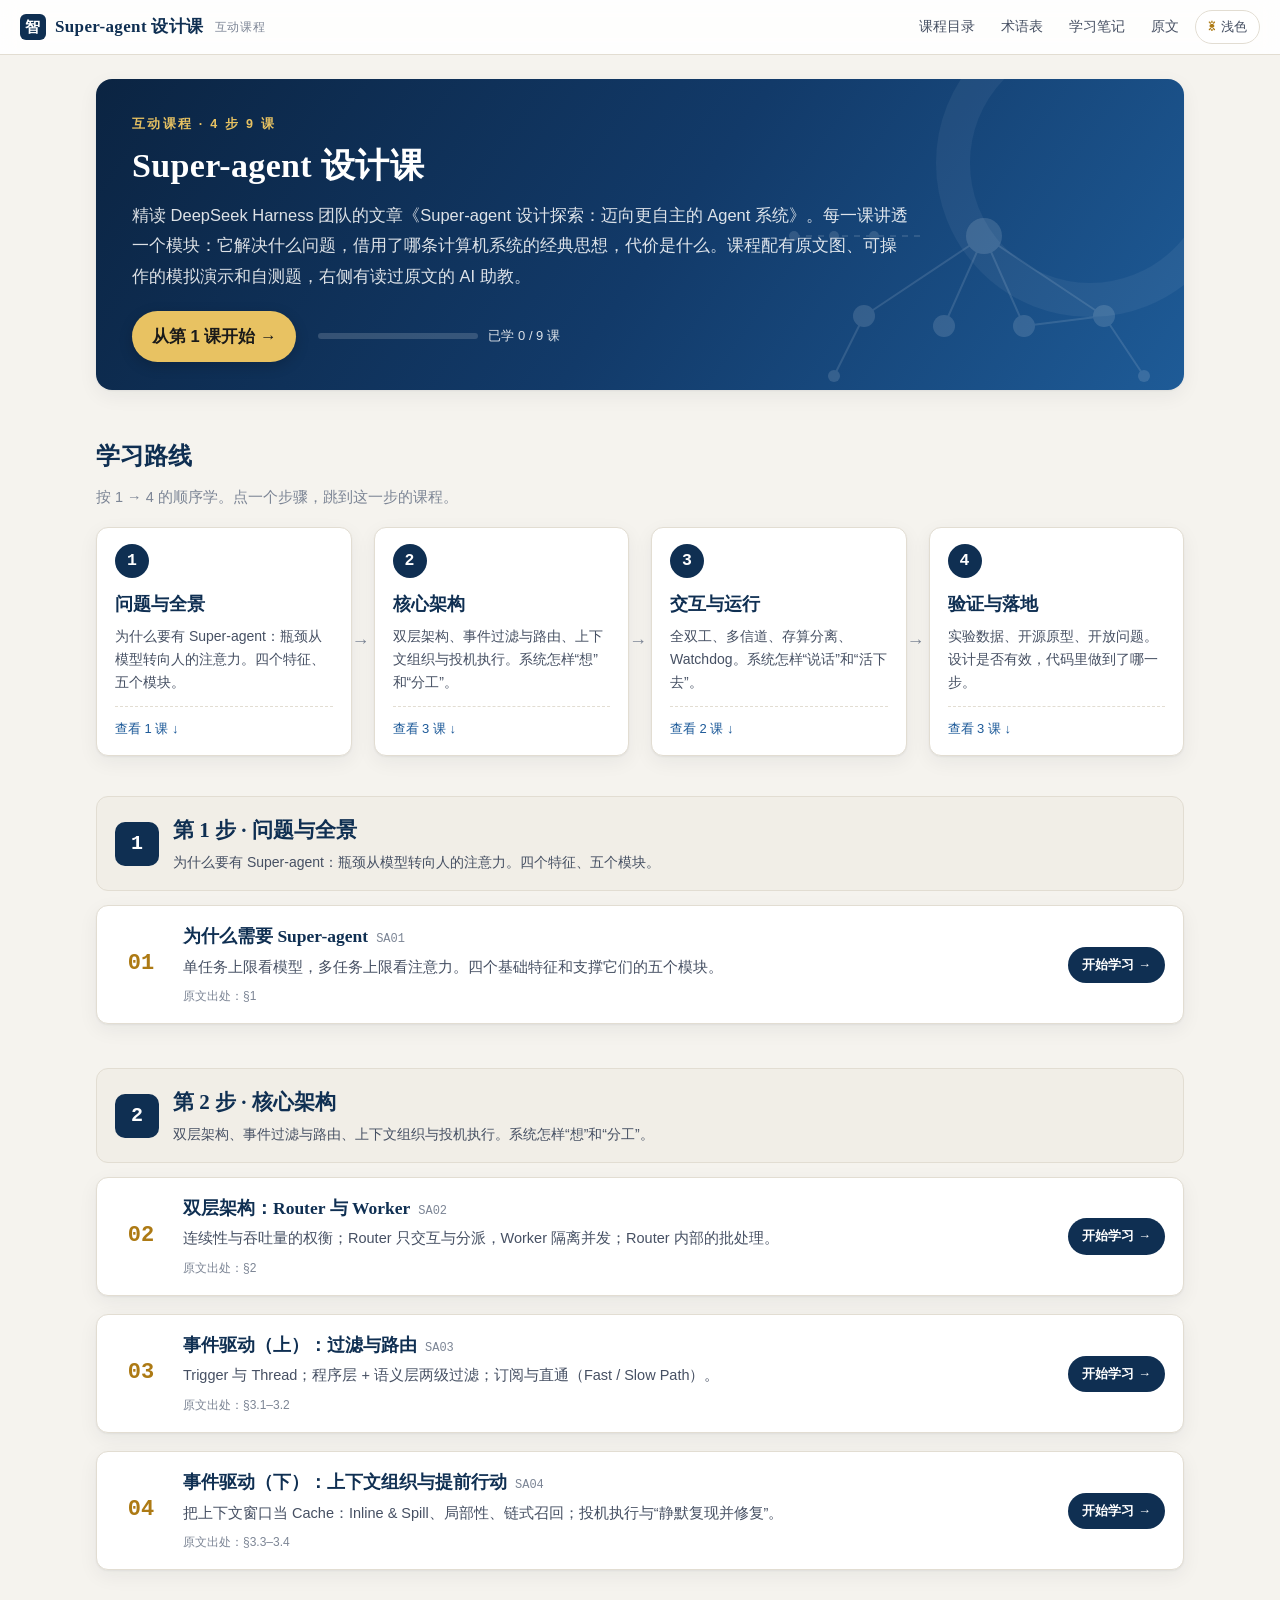
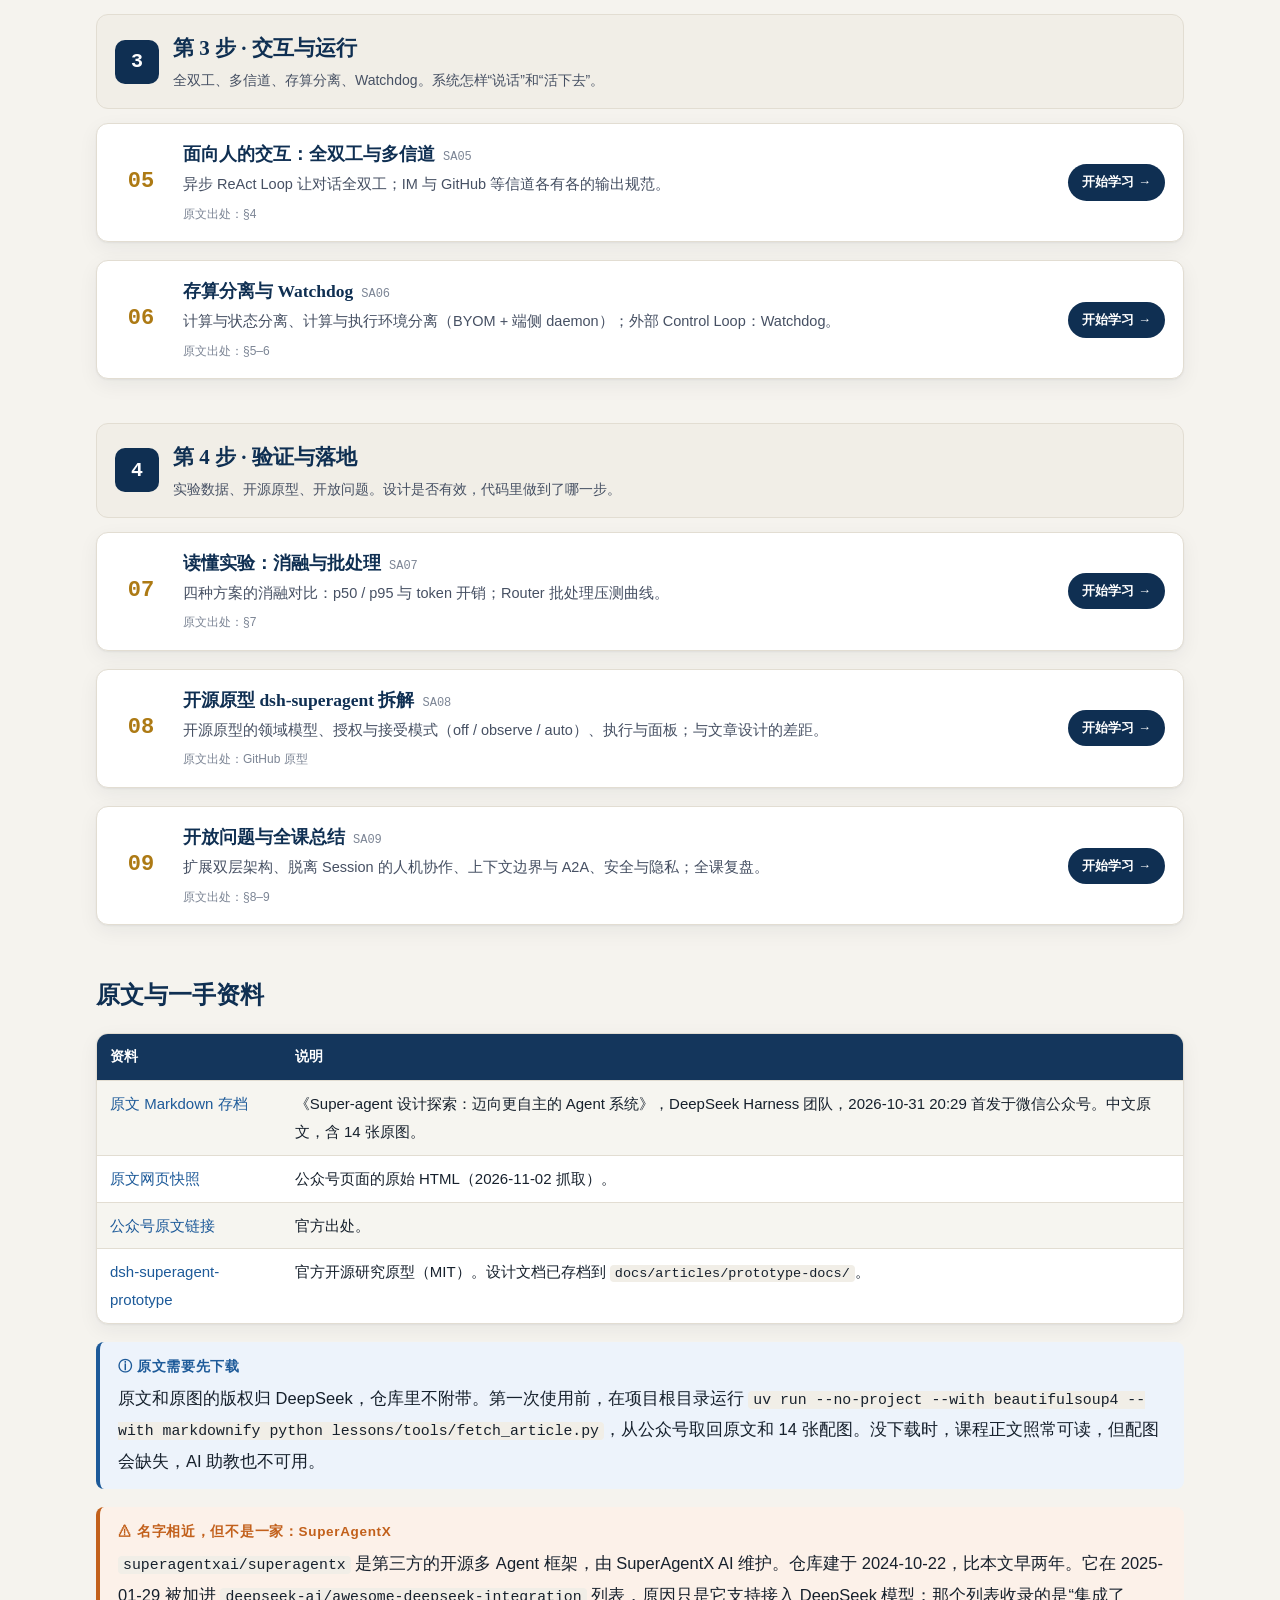
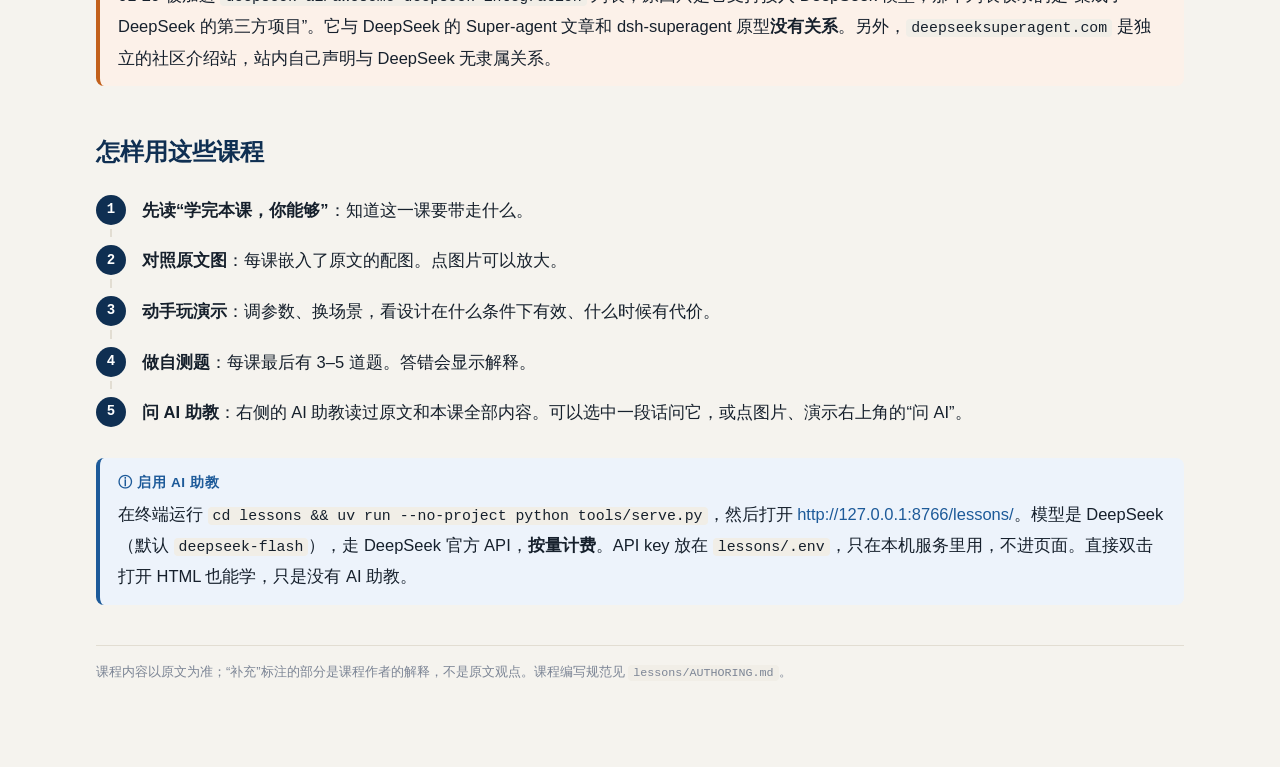
==== commit 6653f7ac: "Move the course onto the current interactive-courseware template The course predated the template's " ====
--- a/lessons/index.html
+++ b/lessons/index.html
@@ -4,9 +4,11 @@
 <meta charset="utf-8">
 <meta name="viewport" content="width=device-width, initial-scale=1">
 <title>Super-agent 设计课</title>
-<link rel="stylesheet" href="assets/sa-lesson.css">
+<link rel="stylesheet" href="assets/course.css">
+<link rel="stylesheet" href="assets/course-theme.css">
 <script src="assets/glossary-data.js"></script>
-<script src="assets/sa-lib.js"></script>
+<script src="assets/course-config.js"></script>
+<script src="assets/course-lib.js"></script>
 <style>
   .wrap { max-width: 1120px; margin: 0 auto; padding: 24px 16px 80px; }
   .hero-actions { display: flex; flex-wrap: wrap; align-items: center; gap: 14px 22px; margin-top: 20px; }
@@ -48,7 +50,7 @@
 </style>
 </head>
 <body>
-<header id="sa-topbar"></header>
+<header id="cl-topbar"></header>
 <div class="wrap">
   <div class="hero">
     <div class="kicker">互动课程 · 4 步 9 课</div>
@@ -97,17 +99,17 @@
   "SA08-prototype.html": "开源原型的领域模型、授权与接受模式（off / observe / auto）、执行与面板；与文章设计的差距。",
   "SA09-open-problems.html": "扩展双层架构、脱离 Session 的人机协作、上下文边界与 A2A、安全与隐私；全课复盘。",
 };
-SA.onReady(function () {
-  const v = SA.visited(), N = SA.LESSONS.length, done = SA.LESSONS.filter((l) => v.includes(l.file)).length;
-  const nextL = SA.LESSONS.find((l) => !v.includes(l.file));
+CL.onReady(function () {
+  const v = CL.visited(), N = CL.LESSONS.length, done = CL.LESSONS.filter((l) => v.includes(l.file)).length;
+  const nextL = CL.LESSONS.find((l) => !v.includes(l.file));
   const cta = document.getElementById("cta");
   if (done && nextL) { cta.href = nextL.file; cta.textContent = "继续学习：第 " + String(nextL.no).padStart(2, "0") + " 课 →"; }
-  else if (done === N) { cta.href = SA.LESSONS[0].file; cta.textContent = "全部学完 · 从头复习 →"; }
+  else if (done === N) { cta.href = CL.LESSONS[0].file; cta.textContent = "全部学完 · 从头复习 →"; }
   document.getElementById("hero-prog").innerHTML = '<span class="bar"><i style="width:' + Math.round((100 * done) / N) + '%"></i></span>已学 ' + done + " / " + N + " 课";
-  if (done) { const rb = SA.resetButton(() => location.reload()); rb.style.color = "inherit"; document.getElementById("hero-prog").appendChild(rb); }
+  if (done) { const rb = CL.resetButton(() => location.reload()); rb.style.color = "inherit"; document.getElementById("hero-prog").appendChild(rb); }
   let p = "", h = "";
-  for (const st of SA.STEPS) {
-    const ls = SA.LESSONS.filter((l) => l.step === st.n), d = ls.filter((l) => v.includes(l.file)).length;
+  for (const st of CL.STEPS) {
+    const ls = CL.LESSONS.filter((l) => l.step === st.n), d = ls.filter((l) => v.includes(l.file)).length;
     p += '<a class="stage" href="#step-' + st.n + '"><span class="n">' + st.n + "</span><b>" + st.name + "</b><p>" + st.desc +
       '</p><span class="go"><span>查看 ' + ls.length + " 课 ↓</span><em>" + (d ? "已学 " + d : "") + "</em></span></a>";
     h += '<section class="step-sec" id="step-' + st.n + '"><div class="step-head"><span class="n">' + st.n + "</span><div><h2>第 " + st.n + " 步 · " + st.name + "</h2><p>" + st.desc + '</p></div></div><ol class="lrows">';
--- a/lessons/assets/course.css
+++ b/lessons/assets/course.css
@@ -0,0 +1,535 @@
+/* 公用样式（框架文件，各门课相同，用 sync_course.py 升级；课程自己的样式写在 course-theme.css。框架移植自 ta-knowhow/LESSONS）
+ * 三个主题：浅色 (默认) / 深色 / 水墨。用顶栏的主题按钮轮换。
+ * 所有颜色都走下面的变量；课程页的局部样式也只用这些变量。
+ */
+:root {
+  --bg: #f5f3ee;
+  --bg-image: none;
+  --surface: #ffffff;
+  --surface-2: #f1eee7;
+  --ink: #16202c;
+  --ink-2: #465063;
+  --ink-3: #7c8595;
+  --line: #e2ddd2;
+  --brand: #0f2f52;      /* navy */
+  --brand-2: #1d5a99;
+  --accent: #ad7a14;     /* brass */
+  --up: #12805c;         /* 美股习惯：绿涨 */
+  --down: #c8372d;       /* 红跌 */
+  --note-bg: #edf3fb; --note-bd: #1d5a99;
+  --tip-bg: #ecf6f0;  --tip-bd: #12805c;
+  --warn-bg: #fcf1e9; --warn-bd: #c2601b;
+  --rule-bg: #faf5e6; --rule-bd: #ad7a14;
+  --th-bg: #14365c; --th-ink: #ffffff;
+  --hero-bg: linear-gradient(125deg, #0b2442 0%, #123a69 52%, #1e5b97 100%);
+  --hero-ink: #ffffff; --hero-sub: rgba(255,255,255,.86); --hero-accent: #e8c262; --hero-line: rgba(255,255,255,.16);
+  --hero-deco: url("data:image/svg+xml,%3Csvg xmlns='http://www.w3.org/2000/svg' width='420' height='200' viewBox='0 0 420 200'%3E%3Cg fill='none' stroke='%23fff' stroke-width='2' opacity='.9'%3E%3Cpath d='M210 40 L90 120 M210 40 L170 130 M210 40 L250 130 M210 40 L330 120 M90 120 L60 180 M330 120 L370 180 M250 130 L330 120'/%3E%3Cpath d='M20 40 L150 40' stroke-dasharray='6 6'/%3E%3C/g%3E%3Cg fill='%23fff'%3E%3Ccircle cx='210' cy='40' r='18'/%3E%3Ccircle cx='90' cy='120' r='11'/%3E%3Ccircle cx='170' cy='130' r='11'/%3E%3Ccircle cx='250' cy='130' r='11'/%3E%3Ccircle cx='330' cy='120' r='11'/%3E%3Ccircle cx='60' cy='180' r='6'/%3E%3Ccircle cx='370' cy='180' r='6'/%3E%3Ccircle cx='20' cy='40' r='5'/%3E%3Ccircle cx='60' cy='40' r='5'/%3E%3Ccircle cx='100' cy='40' r='5'/%3E%3C/g%3E%3C/svg%3E");
+  --hero-deco-opacity: .13;
+  --shadow: 0 1px 2px rgba(16,28,48,.05), 0 6px 20px rgba(16,28,48,.06);
+  --shadow-lift: 0 2px 4px rgba(16,28,48,.07), 0 12px 28px rgba(16,28,48,.10);
+  --radius: 12px;
+  --mono: "SF Mono", "JetBrains Mono", Menlo, Consolas, monospace;
+  --sans: -apple-system, BlinkMacSystemFont, "PingFang SC", "Hiragino Sans GB", "Noto Sans SC", "Microsoft YaHei", "Segoe UI", sans-serif;
+  --serif: "Songti SC", "Noto Serif SC", "Source Han Serif SC", "STSong", Georgia, serif;
+  --body-font: var(--sans);
+  --head-font: var(--serif);
+  color-scheme: light;
+}
+/* ---------- 深色 ---------- */
+@media (prefers-color-scheme: dark) {
+  :root:not([data-theme]) {
+    --bg: #0e131a; --surface: #151c26; --surface-2: #1b2430; --ink: #e7eaef; --ink-2: #b3bbc7;
+    --ink-3: #848e9c; --line: #28323f; --brand: #93bbe9; --brand-2: #73a7df; --accent: #d9a93c;
+    --up: #2bb383; --down: #ef5b50;
+    --note-bg: #142438; --note-bd: #5d97d6; --tip-bg: #12281e; --tip-bd: #2bb383; --warn-bg: #2d1e13; --warn-bd: #e0874a; --rule-bg: #282211; --rule-bd: #d9a93c;
+    --th-bg: #213450; --th-ink: #e7eaef;
+    --hero-bg: linear-gradient(125deg, #081628 0%, #10305a 55%, #1a4a80 100%);
+    --hero-deco-opacity: .10;
+    --shadow: 0 1px 2px rgba(0,0,0,.3), 0 6px 20px rgba(0,0,0,.25); --shadow-lift: 0 2px 4px rgba(0,0,0,.35), 0 12px 28px rgba(0,0,0,.35);
+    color-scheme: dark;
+  }
+}
+:root[data-theme="dark"] {
+  --bg: #0e131a; --surface: #151c26; --surface-2: #1b2430; --ink: #e7eaef; --ink-2: #b3bbc7;
+  --ink-3: #848e9c; --line: #28323f; --brand: #93bbe9; --brand-2: #73a7df; --accent: #d9a93c;
+  --up: #2bb383; --down: #ef5b50;
+  --note-bg: #142438; --note-bd: #5d97d6; --tip-bg: #12281e; --tip-bd: #2bb383; --warn-bg: #2d1e13; --warn-bd: #e0874a; --rule-bg: #282211; --rule-bd: #d9a93c;
+  --th-bg: #213450; --th-ink: #e7eaef;
+  --hero-bg: linear-gradient(125deg, #081628 0%, #10305a 55%, #1a4a80 100%);
+  --hero-deco-opacity: .10;
+  --shadow: 0 1px 2px rgba(0,0,0,.3), 0 6px 20px rgba(0,0,0,.25); --shadow-lift: 0 2px 4px rgba(0,0,0,.35), 0 12px 28px rgba(0,0,0,.35);
+  color-scheme: dark;
+}
+/* ---------- 水墨：宣纸底、墨色字、朱砂印 ---------- */
+:root[data-theme="ink"] {
+  --bg: #eee8da;
+  --bg-image: radial-gradient(rgba(110,90,50,.06) 1px, transparent 1.2px), radial-gradient(rgba(110,90,50,.04) 1px, transparent 1.2px);
+  --surface: #f9f5ea; --surface-2: #f0e9d9; --ink: #1d1c19; --ink-2: #4a463e; --ink-3: #888174;
+  --line: #d6ccb6; --brand: #1f1e1b; --brand-2: #8a3324; --accent: #b0362a;
+  --up: #3a6b56; --down: #b0362a;           /* 石绿涨、朱砂跌 */
+  --note-bg: #ebe5d6; --note-bd: #57524a; --tip-bg: #e4e8dc; --tip-bd: #3a6b56; --warn-bg: #f1e2d3; --warn-bd: #9c4f26; --rule-bg: #f4eddc; --rule-bd: #b0362a;
+  --th-bg: #2a2824; --th-ink: #f4eee0;
+  --hero-bg:
+    radial-gradient(120% 70% at 85% 120%, rgba(28,27,24,.62) 0%, rgba(28,27,24,.25) 38%, transparent 62%),
+    radial-gradient(90% 60% at 55% 125%, rgba(28,27,24,.40) 0%, transparent 58%),
+    radial-gradient(80% 55% at 18% 130%, rgba(28,27,24,.28) 0%, transparent 55%),
+    radial-gradient(60% 50% at 95% 0%, rgba(28,27,24,.07) 0%, transparent 70%),
+    linear-gradient(180deg, #f8f3e6 0%, #ebe3d0 100%);
+  --hero-ink: #1d1c19; --hero-sub: #3f3b33; --hero-accent: #b0362a; --hero-line: rgba(29,28,25,.18);
+  --hero-deco: none;
+  --shadow: 0 1px 1px rgba(60,50,30,.06), 0 4px 14px rgba(60,50,30,.07); --shadow-lift: 0 2px 3px rgba(60,50,30,.08), 0 10px 24px rgba(60,50,30,.12);
+  --radius: 6px;
+  --body-font: var(--serif);
+  color-scheme: light;
+}
+
+* { box-sizing: border-box; }
+html { scroll-behavior: smooth; }
+body {
+  margin: 0; background-color: var(--bg); background-image: var(--bg-image); background-size: 7px 7px, 13px 13px; background-position: 0 0, 3px 5px;
+  color: var(--ink); font-family: var(--body-font); font-size: 16.5px; line-height: 1.85; -webkit-font-smoothing: antialiased;
+}
+a { color: var(--brand-2); text-decoration: none; }
+a:hover { text-decoration: underline; text-underline-offset: 3px; }
+img { max-width: 100%; height: auto; border-radius: 6px; }
+code, .mono { font-family: var(--mono); font-size: .9em; }
+code { background: var(--surface-2); padding: 1px 5px; border-radius: 4px; }
+::selection { background: color-mix(in srgb, var(--accent) 28%, transparent); }
+
+/* ---------- 顶栏 ---------- */
+.topbar {
+  position: sticky; top: 0; z-index: 60; background: color-mix(in srgb, var(--surface) 90%, transparent);
+  backdrop-filter: saturate(1.4) blur(10px); border-bottom: 1px solid var(--line);
+}
+.topbar-inner { max-width: 1520px; margin: 0 auto; display: flex; align-items: center; gap: 14px; padding: 9px 20px; }
+.topbar .brand { font-family: var(--head-font); font-weight: 700; font-size: 17px; color: var(--brand); letter-spacing: .02em; white-space: nowrap; display: inline-flex; align-items: center; gap: 9px; }
+.topbar .brand:hover { text-decoration: none; }
+.topbar .brand small { font-family: var(--sans); font-weight: 400; font-size: 12px; color: var(--ink-3); margin-left: 2px; letter-spacing: .08em; }
+.seal { display: inline-grid; place-items: center; width: 26px; height: 26px; border-radius: 6px; background: var(--brand); color: var(--surface); font-family: var(--serif); font-size: 15px; font-weight: 700; }
+:root[data-theme="ink"] .seal { background: var(--accent); color: #f9f2e3; border-radius: 3px; box-shadow: inset 0 0 0 2px rgba(255,255,255,.25); }
+.topbar nav { display: flex; gap: 6px; margin-left: auto; font-size: 14px; align-items: center; }
+.topbar nav a { color: var(--ink-2); padding: 5px 10px; border-radius: 6px; }
+.topbar nav a:hover { background: var(--surface-2); color: var(--brand); text-decoration: none; }
+.theme-btn, .nav-btn {
+  font: inherit; font-size: 13px; border: 1px solid var(--line); background: var(--surface); color: var(--ink-2); border-radius: 20px;
+  padding: 4px 12px; cursor: pointer; display: inline-flex; align-items: center; gap: 6px; white-space: nowrap;
+}
+.theme-btn:hover, .nav-btn:hover { border-color: var(--brand-2); color: var(--brand); }
+.theme-btn .ti { font-family: var(--serif); font-weight: 700; color: var(--accent); }
+.nav-btn { display: none; }
+
+/* ---------- 布局：课程页由 ta-lib 加 .three-col：左 = 课程树（含本课小节）/ 中 = 课程 / 右 = AI 助教（固定停靠） ---------- */
+.layout { max-width: 1240px; margin: 0 auto; display: grid; grid-template-columns: 220px minmax(0, 1fr); gap: 40px; padding: 24px 16px 80px; }
+.layout.three-col { max-width: 1240px; grid-template-columns: 280px minmax(0, 1fr); gap: 40px; padding: 22px 24px 80px; }
+.three-col > .toc { display: none; }  /* 本课目录已搬进左栏 */
+.three-col > .course-nav { order: 1; }
+.three-col > main { order: 2; }
+.three-col > .toc { order: 3; }
+main { min-width: 0; }
+
+/* 左：学习路线（课程树） */
+.course-nav { position: sticky; top: 64px; align-self: start; max-height: calc(100vh - 80px); overflow: auto; font-size: 14px; padding-right: 4px; scrollbar-width: thin; }
+.cn-head { padding: 2px 4px 12px; border-bottom: 1px solid var(--line); margin-bottom: 8px; }
+.cn-title { font-family: var(--head-font); font-weight: 700; font-size: 16px; color: var(--brand); }
+.cn-prog { display: flex; align-items: center; gap: 10px; margin-top: 6px; font-size: 12px; color: var(--ink-3); }
+.cn-prog .bar { flex: 1; height: 4px; background: var(--surface-2); border-radius: 4px; overflow: hidden; border: 1px solid var(--line); }
+.cn-prog .bar i { display: block; height: 100%; background: var(--up); }
+.reset-visited { font: inherit; font-size: 12px; background: none; border: 0; padding: 0 2px; color: var(--ink-3); cursor: pointer; text-decoration: underline dotted; text-underline-offset: 3px; white-space: nowrap; }
+.reset-visited:hover { color: var(--brand-2); }
+.reset-visited.armed { color: var(--down); font-weight: 600; text-decoration: none; }
+.cn-step { margin: 4px 0; border-radius: 8px; }
+.cn-step-h { width: 100%; display: flex; align-items: center; gap: 8px; font: inherit; font-size: 13px; font-weight: 700; letter-spacing: .04em; color: var(--ink-2); padding: 7px 6px; background: none; border: 0; border-radius: 8px; cursor: pointer; text-align: left; }
+.cn-step-h:hover { background: var(--surface-2); color: var(--brand); }
+.cn-step-h .nm { flex: 1; }
+.cn-step-h .cnt { font-family: var(--mono); font-size: 11px; font-weight: 400; color: var(--ink-3); }
+.cn-step-h .chev { color: var(--ink-3); font-size: 15px; transition: transform .15s; width: 12px; text-align: center; }
+.cn-step.open > .cn-step-h .chev { transform: rotate(90deg); }
+.cn-step > ol { display: none; }
+.cn-step.open > ol { display: block; padding-bottom: 6px; }
+.cn-step-h .sn { width: 20px; height: 20px; border-radius: 50%; display: grid; place-items: center; background: var(--surface-2); border: 1px solid var(--line); color: var(--ink-2); font-family: var(--mono); font-size: 11px; }
+.course-nav ol { list-style: none; margin: 2px 0 0; padding: 0; }
+.course-nav li { margin: 1px 0; }
+.course-nav li a { display: grid; grid-template-columns: 26px 1fr 14px; gap: 4px; align-items: baseline; padding: 6px 8px; border-radius: 8px; color: var(--ink-2); line-height: 1.5; border-left: 3px solid transparent; }
+.course-nav li a:hover { background: var(--surface); color: var(--brand); text-decoration: none; box-shadow: var(--shadow); }
+.course-nav li a .no { font-family: var(--mono); font-size: 11.5px; color: var(--ink-3); }
+.course-nav li a .ck { color: var(--up); font-size: 12px; font-weight: 700; visibility: hidden; cursor: pointer; border-radius: 4px; text-align: center; line-height: 1.4; }
+.course-nav li a.done .ck { visibility: visible; }
+.course-nav li a:hover .ck { visibility: visible; }
+.course-nav li a:not(.done) .ck { color: var(--ink-3); opacity: .35; }        /* 未学：悬停时淡显，点一下标为已学 */
+.course-nav li a .ck:hover { opacity: 1; background: var(--surface-2); outline: 1px solid var(--line); }
+.course-nav li a.done .ck:hover { color: var(--down); }                        /* 已学：悬停变红，点一下取消 */
+.course-nav li a.cur { background: var(--surface); color: var(--brand); font-weight: 700; border-left-color: var(--accent); box-shadow: var(--shadow); }
+.course-nav li a.cur .no { color: var(--accent); }
+/* 当前课下面嵌的“本课小节” */
+.cn-toc { list-style: none; margin: 4px 0 8px 21px !important; padding: 0 !important; border-left: 1px solid var(--line); counter-reset: ct; }
+.cn-toc li { counter-increment: ct; margin: 0; }
+.cn-toc li a { display: block !important; padding: 3px 8px 3px 12px !important; font-size: 13px; color: var(--ink-3) !important; border-left: 2px solid transparent; margin-left: -1px; border-radius: 0 6px 6px 0 !important; box-shadow: none !important; background: none !important; font-weight: 400 !important; }
+.cn-toc li a::before { content: counter(ct, decimal-leading-zero) "  "; font-family: var(--mono); font-size: 10.5px; opacity: .8; }
+.cn-toc li a:hover { color: var(--brand) !important; }
+.cn-toc li a.active { color: var(--brand) !important; border-left-color: var(--accent); font-weight: 600 !important; background: color-mix(in srgb, var(--surface) 70%, transparent) !important; }
+
+/* 右：本课目录 */
+.toc { position: sticky; top: 72px; align-self: start; font-size: 13.5px; max-height: calc(100vh - 90px); overflow: auto; scrollbar-width: thin; }
+.toc h4 { margin: 0 0 8px; font-size: 12px; letter-spacing: .14em; color: var(--ink-3); }
+.toc ol { list-style: none; padding: 0; margin: 0; counter-reset: toc; }
+.toc li { counter-increment: toc; margin: 0; }
+.toc a { display: block; padding: 5px 10px; border-left: 2px solid var(--line); color: var(--ink-2); line-height: 1.5; }
+.toc a::before { content: counter(toc, decimal-leading-zero) "  "; color: var(--ink-3); font-family: var(--mono); font-size: 11px; }
+.toc a:hover { color: var(--brand); text-decoration: none; border-left-color: var(--ink-3); }
+.toc a.active { border-left-color: var(--accent); color: var(--brand); font-weight: 600; background: color-mix(in srgb, var(--surface) 70%, transparent); }
+
+/* 抽屉：窄屏时学习路线从左侧滑出 */
+.nav-shade { display: none; }
+@media (max-width: 1100px) {
+  .layout.three-col { grid-template-columns: minmax(0, 1fr); }
+  .nav-btn { display: inline-flex; }
+  .three-col > .course-nav {
+    position: fixed; top: 0; left: 0; bottom: 0; width: 300px; max-height: none; z-index: 80; background: var(--bg);
+    background-image: var(--bg-image); padding: 18px 14px; box-shadow: var(--shadow-lift); transform: translateX(-105%); transition: transform .22s ease;
+  }
+  body.nav-open .three-col > .course-nav { transform: none; }
+  body.nav-open .nav-shade { display: block; position: fixed; inset: 0; background: rgba(10,14,20,.35); z-index: 70; }
+}
+@media (max-width: 900px) {
+  .layout, .layout.three-col { grid-template-columns: 1fr; gap: 0; padding: 16px 16px 60px; }
+  .toc { display: none; }
+  body { font-size: 16px; }
+  .topbar .brand small { display: none; }
+  .topbar-inner { padding: 8px 12px; gap: 8px; }
+  .topbar nav a { padding: 4px 6px; }
+}
+
+/* 面包屑 */
+.crumbs { display: flex; flex-wrap: wrap; align-items: center; gap: 8px; font-size: 13px; color: var(--ink-3); margin: 0 0 12px; }
+.crumbs b { color: var(--ink-2); font-weight: 600; }
+
+/* ---------- hero ---------- */
+.hero { background: var(--hero-bg); color: var(--hero-ink); border-radius: calc(var(--radius) + 4px); padding: 34px 36px 28px; box-shadow: var(--shadow); position: relative; overflow: hidden; isolation: isolate; }
+.hero::before { content: ""; position: absolute; right: -10px; bottom: -6px; width: 420px; height: 200px; background: var(--hero-deco) no-repeat right bottom / contain; opacity: var(--hero-deco-opacity); z-index: -1; }
+.hero::after { content: ""; position: absolute; right: -60px; top: -70px; width: 240px; height: 240px; border-radius: 50%; border: 34px solid rgba(255,255,255,.05); z-index: -1; }
+:root[data-theme="ink"] .hero { border: 1px solid var(--line); }
+:root[data-theme="ink"] .hero::after {
+  content: "技析"; writing-mode: vertical-rl; border: 0; width: auto; height: auto; right: 30px; top: 26px; padding: 8px 6px; border-radius: 3px;
+  background: var(--accent); color: #f8efdc; font-family: var(--serif); font-size: 17px; font-weight: 700; letter-spacing: .2em;
+  box-shadow: inset 0 0 0 2px rgba(255,255,255,.22); opacity: .9; transform: rotate(3deg);
+}
+:root[data-theme="ink"] .hero::before {
+  content: ""; width: 300px; height: 300px; right: 60px; bottom: auto; top: -150px; border-radius: 50%; background: none; opacity: 1;
+  border: 18px solid rgba(29,28,25,.07); border-left-color: transparent; transform: rotate(-30deg); filter: blur(1.5px);
+}
+.hero .kicker { font-size: 12.5px; letter-spacing: .18em; color: var(--hero-accent); font-weight: 600; }
+.hero h1 { font-family: var(--head-font); font-size: 34px; line-height: 1.28; margin: 8px 0 12px; font-weight: 700; letter-spacing: .01em; max-width: 820px; }
+.hero p { margin: 0; color: var(--hero-sub); max-width: 780px; }
+.hero .meta { display: flex; gap: 8px 20px; flex-wrap: wrap; margin-top: 18px; padding-top: 14px; border-top: 1px solid var(--hero-line); font-size: 13px; color: var(--hero-sub); }
+.hero .meta span::before { content: "◆ "; color: var(--hero-accent); }
+@media (max-width: 600px) { .hero { padding: 24px 18px; } .hero h1 { font-size: 25px; } :root[data-theme="ink"] .hero::after { display: none; } }
+@media (max-width: 600px) { .topbar-inner { flex-wrap: wrap; } .topbar nav { flex-wrap: wrap; margin-left: 0; } }
+
+/* ---------- 正文 ---------- */
+section.lesson-sec { margin-top: 52px; scroll-margin-top: 80px; }
+section.lesson-sec > h2 { font-family: var(--head-font); font-size: 25px; line-height: 1.4; color: var(--brand); margin: 0 0 16px; padding-bottom: 10px; border-bottom: 1px solid var(--line); display: flex; align-items: baseline; gap: 12px; position: relative; }
+section.lesson-sec > h2::after { content: ""; position: absolute; left: 0; bottom: -1px; width: 64px; height: 2px; background: var(--accent); }
+section.lesson-sec > h2 .num { font-family: var(--mono); font-size: 13px; color: var(--accent); border: 1px solid color-mix(in srgb, var(--accent) 45%, transparent); border-radius: 4px; padding: 0 6px; line-height: 1.6; flex: none; position: relative; top: -3px; }
+h3 { font-family: var(--head-font); font-size: 19px; margin: 28px 0 8px; color: var(--ink); }
+p { margin: 10px 0; }
+ul, ol { padding-left: 1.4em; }
+li { margin: 4px 0; }
+strong, b { color: var(--ink); }
+.lead { font-size: 17.5px; color: var(--ink-2); }
+
+/* ---------- 卡片与提示框 ---------- */
+.card { background: var(--surface); border: 1px solid var(--line); border-radius: var(--radius); padding: 18px 22px; box-shadow: var(--shadow); margin: 16px 0; }
+.objectives { background: var(--surface); border: 1px solid var(--line); border-radius: var(--radius); padding: 18px 24px 16px; margin: 22px 0 0; box-shadow: var(--shadow); position: relative; }
+.objectives::before { content: ""; position: absolute; left: 0; top: 14px; bottom: 14px; width: 4px; border-radius: 0 4px 4px 0; background: var(--accent); }
+.objectives h4 { margin: 0 0 6px; color: var(--accent); font-size: 13.5px; letter-spacing: .12em; }
+.objectives ul { margin: 0; list-style: none; padding: 0; }
+.objectives li { padding-left: 26px; position: relative; }
+.objectives li::before { content: "✓"; position: absolute; left: 2px; top: 0; color: var(--up); font-weight: 700; }
+.callout { border-radius: 8px; padding: 13px 18px; margin: 18px 0; border-left: 4px solid; }
+.callout > .ttl { font-weight: 700; font-size: 13.5px; letter-spacing: .05em; display: block; margin-bottom: 3px; font-family: var(--sans); }
+.callout.note { background: var(--note-bg); border-color: var(--note-bd); } .callout.note > .ttl { color: var(--note-bd); }
+.callout.tip  { background: var(--tip-bg);  border-color: var(--tip-bd); }  .callout.tip > .ttl  { color: var(--tip-bd); }
+.callout.warn { background: var(--warn-bg); border-color: var(--warn-bd); } .callout.warn > .ttl { color: var(--warn-bd); }
+.callout.note > .ttl::before { content: "ⓘ  "; } .callout.tip > .ttl::before { content: "◎  "; } .callout.warn > .ttl::before { content: "⚠  "; }
+.callout.rule { background: var(--rule-bg); border-color: var(--rule-bd); font-family: var(--serif); font-size: 18px; line-height: 1.75; position: relative; padding-left: 24px; }
+.callout.rule > .ttl { color: var(--rule-bd); font-size: 12.5px; }
+blockquote.src { margin: 16px 0; padding: 12px 18px 10px 44px; border-left: 0; color: var(--ink-2); font-size: 15.5px; background: var(--surface-2); border-radius: 8px; position: relative; font-family: var(--serif); }
+blockquote.src::before { content: "“"; position: absolute; left: 12px; top: -4px; font-size: 48px; line-height: 1; color: var(--accent); font-family: Georgia, serif; opacity: .7; }
+blockquote.src cite { display: block; font-style: normal; font-size: 12.5px; color: var(--ink-3); margin-top: 4px; font-family: var(--sans); }
+blockquote.src cite::before { content: "— "; }
+
+.grid-2 { display: grid; grid-template-columns: repeat(2, minmax(0, 1fr)); gap: 16px; }
+.grid-3 { display: grid; grid-template-columns: repeat(3, minmax(0, 1fr)); gap: 16px; }
+@media (max-width: 760px) { .grid-2, .grid-3 { grid-template-columns: 1fr; } }
+.kp { background: var(--surface); border: 1px solid var(--line); border-radius: var(--radius); padding: 15px 19px; box-shadow: var(--shadow); border-top: 3px solid var(--brand-2); }
+:root[data-theme="ink"] .kp { border-top-color: var(--ink-2); }
+.kp .k { font-size: 12px; color: var(--ink-3); letter-spacing: .1em; }
+.kp .v { font-size: 21px; font-weight: 700; color: var(--brand); font-family: var(--head-font); }
+.kp p { margin: 6px 0 0; font-size: 14.5px; color: var(--ink-2); }
+
+/* 步骤 */
+ol.steps { list-style: none; padding: 0; counter-reset: st; }
+ol.steps > li { counter-increment: st; position: relative; padding: 4px 0 12px 46px; }
+ol.steps > li::before { content: counter(st); position: absolute; left: 0; top: 4px; width: 30px; height: 30px; border-radius: 50%; background: var(--brand); color: var(--surface); font-weight: 700; display: grid; place-items: center; font-size: 14px; font-family: var(--mono); }
+ol.steps > li:not(:last-child)::after { content: ""; position: absolute; left: 14px; top: 38px; bottom: 0; width: 2px; background: var(--line); }
+
+/* 表格 */
+.tbl-wrap { overflow-x: auto; margin: 16px 0; border: 1px solid var(--line); border-radius: var(--radius); background: var(--surface); box-shadow: var(--shadow); }
+table.tbl { border-collapse: collapse; width: 100%; font-size: 15px; font-variant-numeric: tabular-nums; }
+table.tbl th { background: var(--th-bg); color: var(--th-ink); text-align: left; padding: 10px 13px; font-weight: 600; white-space: nowrap; font-family: var(--sans); font-size: 14px; letter-spacing: .02em; }
+table.tbl td { padding: 9px 13px; border-top: 1px solid var(--line); vertical-align: top; }
+table.tbl tr:nth-child(even) td { background: color-mix(in srgb, var(--surface-2) 60%, transparent); }
+table.tbl tr:hover td { background: var(--surface-2); }
+.up { color: var(--up); font-weight: 600; } .down { color: var(--down); font-weight: 600; }
+.tag { display: inline-block; font-size: 12px; padding: 1px 8px; border-radius: 10px; background: var(--surface-2); color: var(--ink-2); border: 1px solid var(--line); margin-right: 4px; font-family: var(--sans); }
+.tag.bull { color: var(--up); border-color: var(--up); } .tag.bear { color: var(--down); border-color: var(--down); }
+
+/* ---------- 图表卡片 ---------- */
+.chart-card { background: var(--surface); border: 1px solid var(--line); border-radius: var(--radius); box-shadow: var(--shadow); margin: 20px 0; overflow: hidden; }
+.chart-card .chart-head { display: flex; flex-wrap: wrap; align-items: center; gap: 10px; padding: 12px 16px; border-bottom: 1px solid var(--line); background: linear-gradient(180deg, var(--surface) 0%, color-mix(in srgb, var(--surface-2) 55%, var(--surface)) 100%); }
+.chart-card .chart-title { font-weight: 700; color: var(--brand); margin-right: auto; font-family: var(--sans); display: inline-flex; align-items: baseline; gap: 8px; flex-wrap: wrap; }
+.chart-card .chart-title::before { content: ""; width: 8px; height: 8px; border-radius: 2px; background: var(--accent); align-self: center; flex: none; }
+.chart-card .chart-title small { font-weight: 400; color: var(--ink-3); }
+.chart-card .chart-body { padding: 6px 4px 0; }
+.chart-card .chart { width: 100%; height: 380px; }
+.chart-card .chart.sub { height: 150px; border-top: 1px dashed var(--line); }
+.chart-card .chart-foot { padding: 11px 16px 14px; font-size: 14px; color: var(--ink-2); border-top: 1px solid var(--line); background: var(--surface-2); }
+.chart-card .legend { display: flex; flex-wrap: wrap; gap: 14px; font-size: 12.5px; color: var(--ink-2); padding: 6px 14px 2px; font-family: var(--sans); }
+.chart-card .legend i { display: inline-block; width: 16px; height: 3px; vertical-align: middle; margin-right: 5px; border-radius: 2px; }
+@media (max-width: 600px) { .chart-card .chart { height: 300px; } }
+
+/* 控件 */
+.ctrl { display: inline-flex; align-items: center; gap: 6px; font-size: 13.5px; color: var(--ink-2); font-family: var(--sans); }
+.ctrl select, .ctrl input[type=number], .ctrl input[type=date] { font: inherit; background: var(--surface); color: var(--ink); border: 1px solid var(--line); border-radius: 6px; padding: 3px 6px; }
+.ctrl select:focus, .ctrl input:focus { outline: 2px solid color-mix(in srgb, var(--brand-2) 40%, transparent); outline-offset: 1px; }
+.ctrl input[type=number] { width: 64px; }
+.ctrl input[type=range] { accent-color: var(--brand-2); }
+.btn { font: inherit; font-family: var(--sans); font-size: 13.5px; border: 1px solid var(--line); background: var(--surface); color: var(--ink); border-radius: 6px; padding: 4px 12px; cursor: pointer; transition: border-color .12s, color .12s, background .12s; }
+.btn:hover { border-color: var(--brand-2); color: var(--brand-2); }
+.btn.on, .btn.primary { background: var(--brand); color: var(--surface); border-color: var(--brand); }
+.btn-group { display: inline-flex; flex-wrap: wrap; gap: 6px; }
+.readout { font-family: var(--mono); font-size: 13px; background: var(--surface); border: 1px solid var(--line); padding: 9px 12px; border-radius: 6px; color: var(--ink-2); margin: 8px 0; white-space: pre-wrap; line-height: 1.7; }
+
+/* ---------- 测验 ---------- */
+.quiz { background: var(--surface); border: 1px solid var(--line); border-radius: var(--radius); padding: 16px 20px; margin: 14px 0; box-shadow: var(--shadow); }
+.quiz .q { font-weight: 600; margin-bottom: 10px; }
+.quiz .q::before { content: "问"; display: inline-grid; place-items: center; width: 22px; height: 22px; margin-right: 8px; border-radius: 4px; background: var(--accent); color: var(--surface); font-size: 13px; font-family: var(--serif); vertical-align: 1px; }
+.quiz .opts { display: grid; gap: 8px; }
+.quiz .opts button { text-align: left; font: inherit; font-size: 15px; padding: 9px 13px; border-radius: 8px; border: 1px solid var(--line); background: var(--surface-2); color: var(--ink); cursor: pointer; transition: border-color .12s, transform .12s; }
+.quiz .opts button:hover { border-color: var(--brand-2); transform: translateX(2px); }
+.quiz .opts button.right { border-color: var(--up); background: color-mix(in srgb, var(--up) 14%, var(--surface)); }
+.quiz .opts button.right::after { content: "  ✓ 正确"; color: var(--up); font-weight: 700; }
+.quiz .opts button.wrong { border-color: var(--down); background: color-mix(in srgb, var(--down) 12%, var(--surface)); }
+.quiz .opts button.wrong::after { content: "  ✗"; color: var(--down); font-weight: 700; }
+.quiz .explain { display: none; margin-top: 10px; font-size: 15px; color: var(--ink-2); border-top: 1px dashed var(--line); padding-top: 8px; }
+.quiz.done .explain { display: block; }
+
+/* 清单 */
+ul.checklist { list-style: none; padding: 0; }
+ul.checklist li { padding: 7px 0 7px 34px; position: relative; border-bottom: 1px dashed var(--line); cursor: pointer; }
+ul.checklist li:hover { color: var(--brand); }
+ul.checklist li::before { content: ""; position: absolute; left: 2px; top: 11px; width: 18px; height: 18px; border: 2px solid var(--ink-3); border-radius: 4px; background: var(--surface); }
+ul.checklist li.checked::before { background: var(--up); border-color: var(--up); }
+ul.checklist li.checked::after { content: "✓"; position: absolute; left: 6px; top: 7px; color: #fff; font-size: 13px; font-weight: 700; }
+
+/* ---------- 术语 ---------- */
+a.term { color: inherit; border-bottom: 1px dotted var(--brand-2); text-decoration: none; cursor: help; }
+a.term:hover { color: var(--brand-2); }
+.term-tip { position: absolute; z-index: 100; max-width: 340px; background: var(--ink); color: var(--bg); font-size: 13.5px; line-height: 1.6; padding: 10px 13px; border-radius: 8px; box-shadow: 0 6px 24px rgba(0,0,0,.25); pointer-events: none; font-family: var(--sans); }
+.term-tip b { display: block; margin-bottom: 3px; color: var(--accent); }
+
+/* ---------- 相关课程 / 翻页 / 页脚 ---------- */
+.related { display: grid; grid-template-columns: repeat(auto-fill, minmax(230px, 1fr)); gap: 12px; }
+.related a { display: block; background: var(--surface); border: 1px solid var(--line); border-radius: 8px; padding: 12px 34px 12px 14px; color: var(--ink); box-shadow: var(--shadow); position: relative; transition: border-color .15s, transform .15s, box-shadow .15s; }
+.related a::after { content: "→"; position: absolute; right: 12px; top: 50%; transform: translateY(-50%); color: var(--ink-3); transition: right .15s, color .15s; }
+.related a:hover { border-color: var(--brand-2); text-decoration: none; transform: translateY(-2px); box-shadow: var(--shadow-lift); }
+.related a:hover::after { right: 8px; color: var(--brand-2); }
+.related a small { display: block; color: var(--ink-3); font-size: 12.5px; }
+.pager { display: flex; justify-content: space-between; gap: 12px; margin-top: 44px; }
+.pager a { flex: 1; border: 1px solid var(--line); border-radius: var(--radius); padding: 14px 18px; background: var(--surface); box-shadow: var(--shadow); color: var(--brand); font-weight: 600; transition: border-color .15s, box-shadow .15s; }
+.pager a:hover { border-color: var(--brand-2); box-shadow: var(--shadow-lift); text-decoration: none; }
+.pager a small { display: block; font-weight: 400; color: var(--ink-3); font-size: 12.5px; margin-bottom: 2px; }
+.pager a.next { text-align: right; }
+.disclaimer { margin-top: 40px; font-size: 13px; color: var(--ink-3); border-top: 1px solid var(--line); padding-top: 14px; }
+.data-note { font-size: 12.5px; color: var(--ink-3); }
+
+
+/* ---------- AI 助教 ---------- */
+.tutor-fab {
+  position: fixed; right: 22px; bottom: 22px; z-index: 65; display: inline-flex; align-items: center; gap: 9px;
+  font: inherit; font-family: var(--sans); font-size: 14.5px; font-weight: 600; color: var(--surface); background: var(--brand);
+  border: 0; border-radius: 28px; padding: 9px 18px 9px 10px; box-shadow: var(--shadow-lift); cursor: pointer; transition: transform .15s;
+}
+.tutor-fab:hover { transform: translateY(-2px); }
+.tutor-fab .seal { background: var(--accent); color: #fff; width: 28px; height: 28px; border-radius: 50%; }
+.tutor-open .tutor-fab { display: none; }
+.tutor-panel {
+  position: fixed; top: 53px; right: 0; bottom: 0; width: var(--tutor-w, 420px); z-index: 64; display: none; flex-direction: column;
+  background: var(--surface); border-left: 1px solid var(--line); box-shadow: -8px 0 28px rgba(0,0,0,.08); font-family: var(--sans); font-size: 15px;
+}
+.tutor-open .tutor-panel { display: flex; }
+/* 面板打开时：正文让出右侧面板宽度（默认 420px，可拖动左边缘调整），不被遮挡 */
+.tutor-open .layout.three-col { margin-right: var(--tutor-w, 420px); max-width: none; padding-left: 24px; padding-right: 32px; }
+@media (min-width: 1900px) { .tutor-open .layout.three-col { max-width: 1240px; margin-left: max(0px, calc((100vw - var(--tutor-w, 420px) - 1240px) / 2)); } }
+.tutor-open .layout.three-col { grid-template-columns: 260px minmax(0, 1fr); gap: 32px; }
+/* 窗口不够宽（课程树 + 正文 + 助教 放不下）时，课程树收进“☰ 课程”抽屉 */
+@media (max-width: 1300px) {
+  .tutor-open .layout.three-col { grid-template-columns: minmax(0, 1fr); }
+  .tutor-open .nav-btn { display: inline-flex; }
+  .tutor-open .three-col > .course-nav {
+    position: fixed; top: 0; left: 0; bottom: 0; width: 320px; max-height: none; z-index: 80; background: var(--bg);
+    background-image: var(--bg-image); padding: 18px 14px; box-shadow: var(--shadow-lift); transform: translateX(-105%); transition: transform .22s ease;
+  }
+  body.tutor-open.nav-open .three-col > .course-nav { transform: none; }
+  body.tutor-open.nav-open .nav-shade { display: block; position: fixed; inset: 0; background: rgba(10,14,20,.35); z-index: 70; }
+}
+.tp-head { display: flex; align-items: center; justify-content: space-between; padding: 12px 16px; border-bottom: 1px solid var(--line); background: var(--surface-2); }
+.tp-head b { font-family: var(--head-font); font-size: 17px; color: var(--brand); }
+.tp-head small { color: var(--ink-3); font-size: 12.5px; }
+.tp-tools { display: flex; gap: 6px; }
+.tp-tools button { font: inherit; font-size: 13px; border: 1px solid var(--line); background: var(--surface); color: var(--ink-2); border-radius: 6px; padding: 2px 10px; cursor: pointer; }
+.tp-tools button:hover { border-color: var(--brand-2); color: var(--brand); }
+.tp-where { padding: 7px 16px; font-size: 12.5px; color: var(--ink-3); border-bottom: 1px dashed var(--line); white-space: nowrap; overflow: hidden; text-overflow: ellipsis; }
+.tp-msgs { flex: 1; overflow-y: auto; padding: 14px 16px; display: flex; flex-direction: column; gap: 12px; scrollbar-width: thin; }
+.tp-msg { line-height: 1.75; max-width: 100%; }
+.tp-msg.user { align-self: flex-end; max-width: 88%; background: var(--brand); color: var(--surface); padding: 8px 13px; border-radius: 14px 14px 4px 14px; }
+.tp-msg.user .tp-meta { font-size: 12px; opacity: .78; margin-bottom: 2px; }
+.tp-msg.ai { background: var(--surface-2); border: 1px solid var(--line); padding: 10px 14px; border-radius: 4px 14px 14px 14px; color: var(--ink); }
+.tp-msg.ai p { margin: 4px 0; } .tp-msg.ai ul, .tp-msg.ai ol { margin: 4px 0; padding-left: 1.3em; }
+.tp-msg.ai h4 { margin: 8px 0 2px; font-size: 15px; color: var(--brand); }
+.tp-msg.ai hr { border: 0; border-top: 1px dashed var(--line); }
+.tp-msg.ai .tp-tbl { font-family: var(--mono); font-size: 12.5px; white-space: pre-wrap; }
+.tp-err { color: var(--down); font-size: 13.5px; margin-top: 4px; }
+.tp-dots { color: var(--ink-3); } .tp-dots::after { content: "…"; animation: tpblink 1s steps(2) infinite; }
+.tp-caret { display: inline-block; width: 7px; height: 15px; background: var(--accent); vertical-align: -2px; margin-left: 2px; animation: tpblink .9s steps(2) infinite; }
+@keyframes tpblink { 50% { opacity: 0; } }
+.tp-empty, .tp-offline { color: var(--ink-2); font-size: 14.5px; }
+.tp-offline pre { background: var(--surface-2); border: 1px solid var(--line); border-radius: 6px; padding: 8px 10px; font-size: 12.5px; white-space: pre-wrap; }
+.tp-quick { display: flex; flex-wrap: wrap; gap: 6px; padding: 8px 16px 0; border-top: 1px solid var(--line); }
+.tp-q { font: inherit; font-size: 12.5px; border: 1px solid var(--line); background: var(--surface); color: var(--brand-2); border-radius: 14px; padding: 2px 10px; cursor: pointer; }
+.tp-q:hover { border-color: var(--brand-2); background: var(--surface-2); }
+.tp-attach { display: flex; flex-wrap: wrap; gap: 6px; padding: 6px 16px 0; }
+.tp-attach:empty { display: none; }
+.tp-chip { font-size: 12.5px; background: var(--rule-bg); border: 1px solid var(--line); border-radius: 12px; padding: 1px 4px 1px 10px; color: var(--ink-2); max-width: 100%; overflow: hidden; text-overflow: ellipsis; white-space: nowrap; }
+.tp-chip button { border: 0; background: none; color: var(--ink-3); cursor: pointer; }
+.tp-form { padding: 8px 16px 14px; }
+.tp-form textarea { width: 100%; resize: none; font: inherit; font-size: 14.5px; border: 1px solid var(--line); border-radius: 8px; padding: 8px 10px; background: var(--bg); color: var(--ink); }
+.tp-form textarea:focus { outline: 2px solid color-mix(in srgb, var(--brand-2) 40%, transparent); }
+.tp-row { display: flex; align-items: center; justify-content: space-between; margin-top: 6px; }
+.tp-chk { font-size: 12.5px; color: var(--ink-3); display: inline-flex; align-items: center; gap: 4px; }
+.tutor-ask { font-size: 12.5px; padding: 2px 10px; border-color: color-mix(in srgb, var(--accent) 50%, var(--line)); color: var(--accent); }
+/* 拖动调宽 */
+.tp-resize { position: absolute; left: -5px; top: 0; bottom: 0; width: 10px; cursor: col-resize; z-index: 2; touch-action: none; }
+.tp-resize::after { content: ""; position: absolute; left: 4px; top: 50%; width: 2px; height: 44px; margin-top: -22px; border-radius: 2px; background: var(--line); transition: background .15s; }
+.tp-resize:hover::after, .tp-dragging .tp-resize::after { background: var(--brand-2); height: 100%; top: 0; margin-top: 0; }
+body.tp-dragging { cursor: col-resize; user-select: none; }
+body.tp-dragging .layout { transition: none; }
+/* 助教回答里的表格、代码块、Mermaid 图（CL.md 输出，笔记页共用） */
+.md-tbl { overflow-x: auto; margin: 8px 0; border: 1px solid var(--line); border-radius: 8px; }
+.md-tbl table.tbl { font-size: 13.5px; }
+.md-tbl table.tbl th { padding: 6px 10px; font-size: 13px; white-space: normal; }
+.md-tbl table.tbl td { padding: 6px 10px; }
+.md-code { background: var(--bg); border: 1px solid var(--line); border-radius: 8px; padding: 8px 10px; font-family: var(--mono); font-size: 12.5px; line-height: 1.55; overflow-x: auto; white-space: pre; margin: 8px 0; }
+.md-mermaid { margin: 8px 0; }
+.md-mermaid.done:not(.bad) { background: var(--surface); border: 1px solid var(--line); border-radius: 8px; padding: 10px; text-align: center; overflow-x: auto; }
+.md-mermaid svg { max-width: 100%; height: auto; }
+.md-note { font-size: 12px; color: var(--ink-3); }
+.tp-msg.ai blockquote, .note-doc blockquote { margin: 6px 0; padding: 4px 12px; border-left: 3px solid var(--brand-2); color: var(--ink-2); background: var(--surface-2); }
+/* 记笔记：勾选模式 */
+.tp-pickbtn { border-color: color-mix(in srgb, var(--accent) 50%, var(--line)) !important; color: var(--accent) !important; }
+.tp-notebar { display: none; padding: 8px 16px 14px; border-top: 1px solid var(--line); background: var(--surface-2); font-size: 13px; }
+.tutor-panel.picking .tp-notebar { display: block; }
+.tutor-panel.picking :is(.tp-quick, .tp-attach, .tp-form) { display: none; }
+.tp-nb-tip { color: var(--ink-3); margin-bottom: 6px; }
+.tp-nb-hint { width: 100%; font: inherit; font-size: 13.5px; border: 1px solid var(--line); border-radius: 6px; padding: 5px 9px; background: var(--bg); color: var(--ink); }
+.tp-nb-row { display: flex; justify-content: space-between; align-items: center; margin-top: 8px; gap: 8px; }
+.tp-nb-row button { margin-left: 6px; }
+.tp-nb-all { font: inherit; font-size: 13px; border: 1px solid var(--line); background: var(--surface); color: var(--ink-2); border-radius: 6px; padding: 3px 10px; cursor: pointer; }
+.tp-nb-go[disabled] { opacity: .5; cursor: default; }
+.tp-nb-status { margin-top: 6px; color: var(--ink-2); word-break: break-all; }
+.tp-nb-status:empty { display: none; }
+.tutor-panel.picking .tp-msg.pickable { cursor: pointer; position: relative; outline: 2px dashed transparent; outline-offset: 2px; transition: outline-color .12s, opacity .12s; opacity: .62; }
+.tutor-panel.picking .tp-msg.pickable:hover { outline-color: var(--line); opacity: .85; }
+.tutor-panel.picking .tp-msg.pickable.picked { outline: 2px solid var(--accent); opacity: 1; }
+.tutor-panel.picking .tp-msg.picked::before { content: "✓"; position: absolute; top: -9px; left: -9px; width: 20px; height: 20px; border-radius: 50%; background: var(--accent); color: #fff; font-size: 12px; line-height: 20px; text-align: center; }
+.tutor-sel { position: absolute; z-index: 66; display: none; font: inherit; font-family: var(--sans); font-size: 12.5px; font-weight: 600; background: var(--brand); color: var(--surface); border: 0; border-radius: 14px; padding: 3px 11px; box-shadow: var(--shadow-lift); cursor: pointer; }
+
+
+/* =====================================================================
+ * 课程新增组件（原文配图、演示、时间线、消息流、SVG 图示）
+ * ===================================================================== */
+/* 原文配图：<figure class="fig"><img src="img/fig03.jpg" alt=".."><figcaption><b>原文图 3</b> 说明</figcaption></figure> */
+.fig { margin: 20px 0; background: var(--surface); border: 1px solid var(--line); border-radius: var(--radius); box-shadow: var(--shadow); overflow: hidden; position: relative; }
+.fig img { display: block; width: 100%; height: auto; background: #fff; cursor: zoom-in; }
+.fig figcaption { padding: 10px 16px 12px; font-size: 14px; color: var(--ink-2); border-top: 1px solid var(--line); background: var(--surface-2); }
+.fig figcaption b { color: var(--accent); margin-right: 6px; font-weight: 700; }
+.fig .tutor-ask { position: absolute; top: 10px; right: 10px; }
+:root[data-theme="dark"] .fig img { filter: brightness(.92); }
+.fig-zoom { position: fixed; inset: 0; z-index: 90; background: rgba(0,0,0,.78); display: grid; place-items: center; cursor: zoom-out; padding: 24px; }
+.fig-zoom img { max-width: 96vw; max-height: 92vh; background: #fff; border-radius: 8px; box-shadow: 0 10px 40px rgba(0,0,0,.5); }
+
+/* 互动演示卡片沿用 .chart-card / .chart-head / .chart-foot；演示区用 .demo */
+.chart-card .demo { padding: 14px 16px; min-height: 120px; }
+.chart-card .demo svg { display: block; width: 100%; height: auto; }
+.btn-row { display: flex; flex-wrap: wrap; gap: 8px; align-items: center; }
+
+/* 对照：两栏或三栏方案卡 */
+.vs { display: grid; grid-template-columns: repeat(auto-fit, minmax(220px, 1fr)); gap: 14px; margin: 16px 0; }
+.vs > div { background: var(--surface); border: 1px solid var(--line); border-radius: var(--radius); padding: 14px 18px; box-shadow: var(--shadow); }
+.vs > div > h4 { margin: 0 0 6px; color: var(--brand); font-size: 16px; }
+.vs .good { color: var(--up); font-weight: 600; } .vs .bad { color: var(--down); font-weight: 600; }
+
+/* 时间线模拟：每一行是一条泳道（lane），里面是一段段色块（seg） */
+.lanes { display: grid; gap: 6px; font-size: 12.5px; }
+.lane { display: grid; grid-template-columns: 120px minmax(0, 1fr); gap: 8px; align-items: center; }
+.lane > .ln { color: var(--ink-2); font-family: var(--mono); white-space: nowrap; overflow: hidden; text-overflow: ellipsis; }
+.lane > .tr { position: relative; height: 24px; background: var(--surface-2); border-radius: 5px; overflow: hidden; }
+.seg { position: absolute; top: 3px; bottom: 3px; border-radius: 4px; color: #fff; font-size: 11px; line-height: 18px; padding: 0 4px; white-space: nowrap; overflow: hidden; }
+.seg.c1 { background: #3d7be8; } .seg.c2 { background: #e8a33d; } .seg.c3 { background: #16a085; } .seg.c4 { background: #9b59b6; } .seg.c5 { background: #d64541; } .seg.c6 { background: #8a94a3; }
+.tick { position: absolute; top: 0; bottom: 0; width: 2px; background: var(--accent); }
+.axis { display: flex; justify-content: space-between; font-size: 11.5px; color: var(--ink-3); font-family: var(--mono); margin-left: 128px; }
+
+/* 消息流 / 事件列表 */
+.msgs { list-style: none; margin: 0; padding: 0; display: grid; gap: 6px; font-size: 14px; }
+.msgs li { display: grid; grid-template-columns: auto minmax(0, 1fr) auto; gap: 10px; align-items: center; padding: 7px 12px; border: 1px solid var(--line); border-radius: 8px; background: var(--surface); }
+.msgs li .src { font-family: var(--mono); font-size: 11.5px; padding: 1px 7px; border-radius: 10px; background: var(--surface-2); color: var(--ink-2); white-space: nowrap; }
+.msgs li .verdict { font-size: 12.5px; font-weight: 600; white-space: nowrap; }
+.msgs li.drop { opacity: .5; } .msgs li.drop .verdict { color: var(--ink-3); }
+.msgs li.fast { border-color: var(--tip-bd); } .msgs li.fast .verdict { color: var(--tip-bd); }
+.msgs li.slow { border-color: var(--note-bd); } .msgs li.slow .verdict { color: var(--note-bd); }
+.msgs li.act { border-color: var(--rule-bd); background: var(--rule-bg); } .msgs li.act .verdict { color: var(--rule-bd); }
+
+/* 小徽章 */
+.pill { display: inline-block; font-size: 12px; padding: 1px 9px; border-radius: 10px; border: 1px solid var(--line); background: var(--surface-2); color: var(--ink-2); font-family: var(--sans); vertical-align: 1px; }
+.pill.fast { border-color: var(--tip-bd); color: var(--tip-bd); } .pill.slow { border-color: var(--note-bd); color: var(--note-bd); } .pill.hot { border-color: var(--rule-bd); color: var(--rule-bd); }
+
+/* 内联 SVG 图示：用 currentColor 和变量适配三种主题 */
+.diagram { margin: 18px 0; background: var(--surface); border: 1px solid var(--line); border-radius: var(--radius); padding: 14px; box-shadow: var(--shadow); }
+.diagram svg { display: block; width: 100%; height: auto; font-family: var(--sans); }
+:is(.diagram, .demo) svg .box { fill: var(--surface-2); stroke: var(--line); }
+:is(.diagram, .demo) svg .box.hl { fill: var(--note-bg); stroke: var(--note-bd); stroke-width: 2; }
+:is(.diagram, .demo) svg .box.dim { opacity: .35; }
+:is(.diagram, .demo) svg text { fill: var(--ink); font-size: 13px; }
+:is(.diagram, .demo) svg text.sm { fill: var(--ink-3); font-size: 11px; }
+:is(.diagram, .demo) svg .edge { stroke: var(--ink-3); stroke-width: 1.6; fill: none; }
+:is(.diagram, .demo) svg .edge.hl { stroke: var(--accent); stroke-width: 2.4; }
+:is(.diagram, .demo) svg .edge.dash { stroke-dasharray: 5 4; }
+.diagram .cap { font-size: 13.5px; color: var(--ink-2); margin-top: 8px; }
+
+/* 对照原文的位置标签 */
+.src-ref { font-size: 12.5px; color: var(--ink-3); font-family: var(--sans); }
+.src-ref::before { content: "§ "; color: var(--accent); }
+
+/* 代码块：窄屏下在块内横向滚动，不撑宽页面 */
+main pre { max-width: 100%; overflow-x: auto; background: var(--surface-2); border: 1px solid var(--line); border-radius: 6px; padding: 10px 12px; font-size: 13px; line-height: 1.5; }
+
+/* 助教回答里的疑似勘误卡片 */
+.tp-errata { margin-top: 10px; padding: 8px 10px; border-left: 3px solid var(--warn-bd); background: var(--warn-bg); border-radius: 4px; font-size: 13.5px; }
+.tp-errata b { display: block; margin-bottom: 4px; }
+.tp-errata p { margin: 2px 0; }
+.tp-errata small { color: var(--ink-3); }
+
+/* 来源漂移提示（课程页正文顶部） */
+.drift-banner { margin: 0 0 18px; padding: 10px 14px; border-left: 3px solid var(--warn-bd); background: var(--warn-bg); border-radius: 4px; font-size: 14px; }
+.drift-banner ul { margin: 6px 0; padding-left: 20px; }
+.drift-banner p { margin: 4px 0 0; color: var(--ink-2); }
--- a/lessons/assets/course-theme.css
+++ b/lessons/assets/course-theme.css
@@ -0,0 +1,4 @@
+/* 课程自己的样式：多课共用的局部样式写在这里，只用 course.css 里的 CSS 变量，不写死颜色。
+ * course.css 是框架文件，各门课相同，sync_course.py 会覆盖它；这个文件 sync 不动。
+ * 只有一课用的样式，写在那一课的 <style> 里。
+ */
